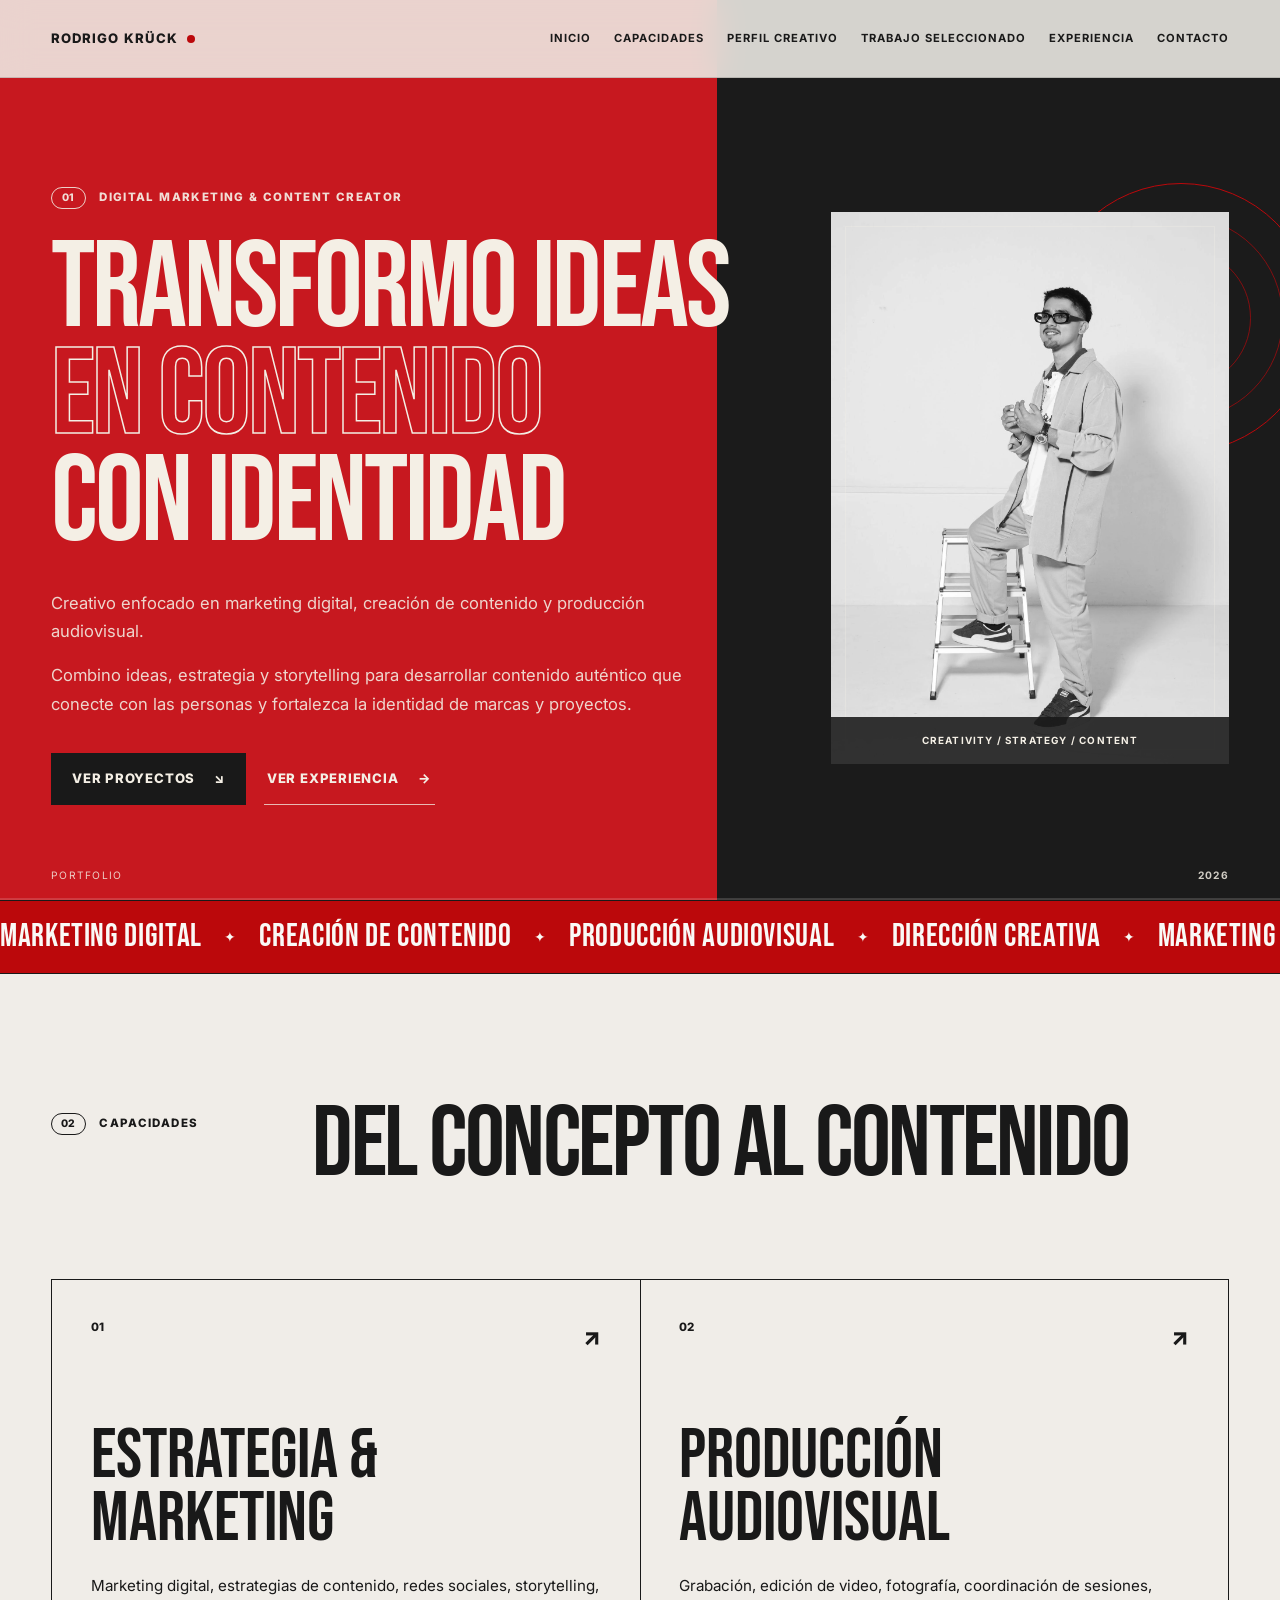
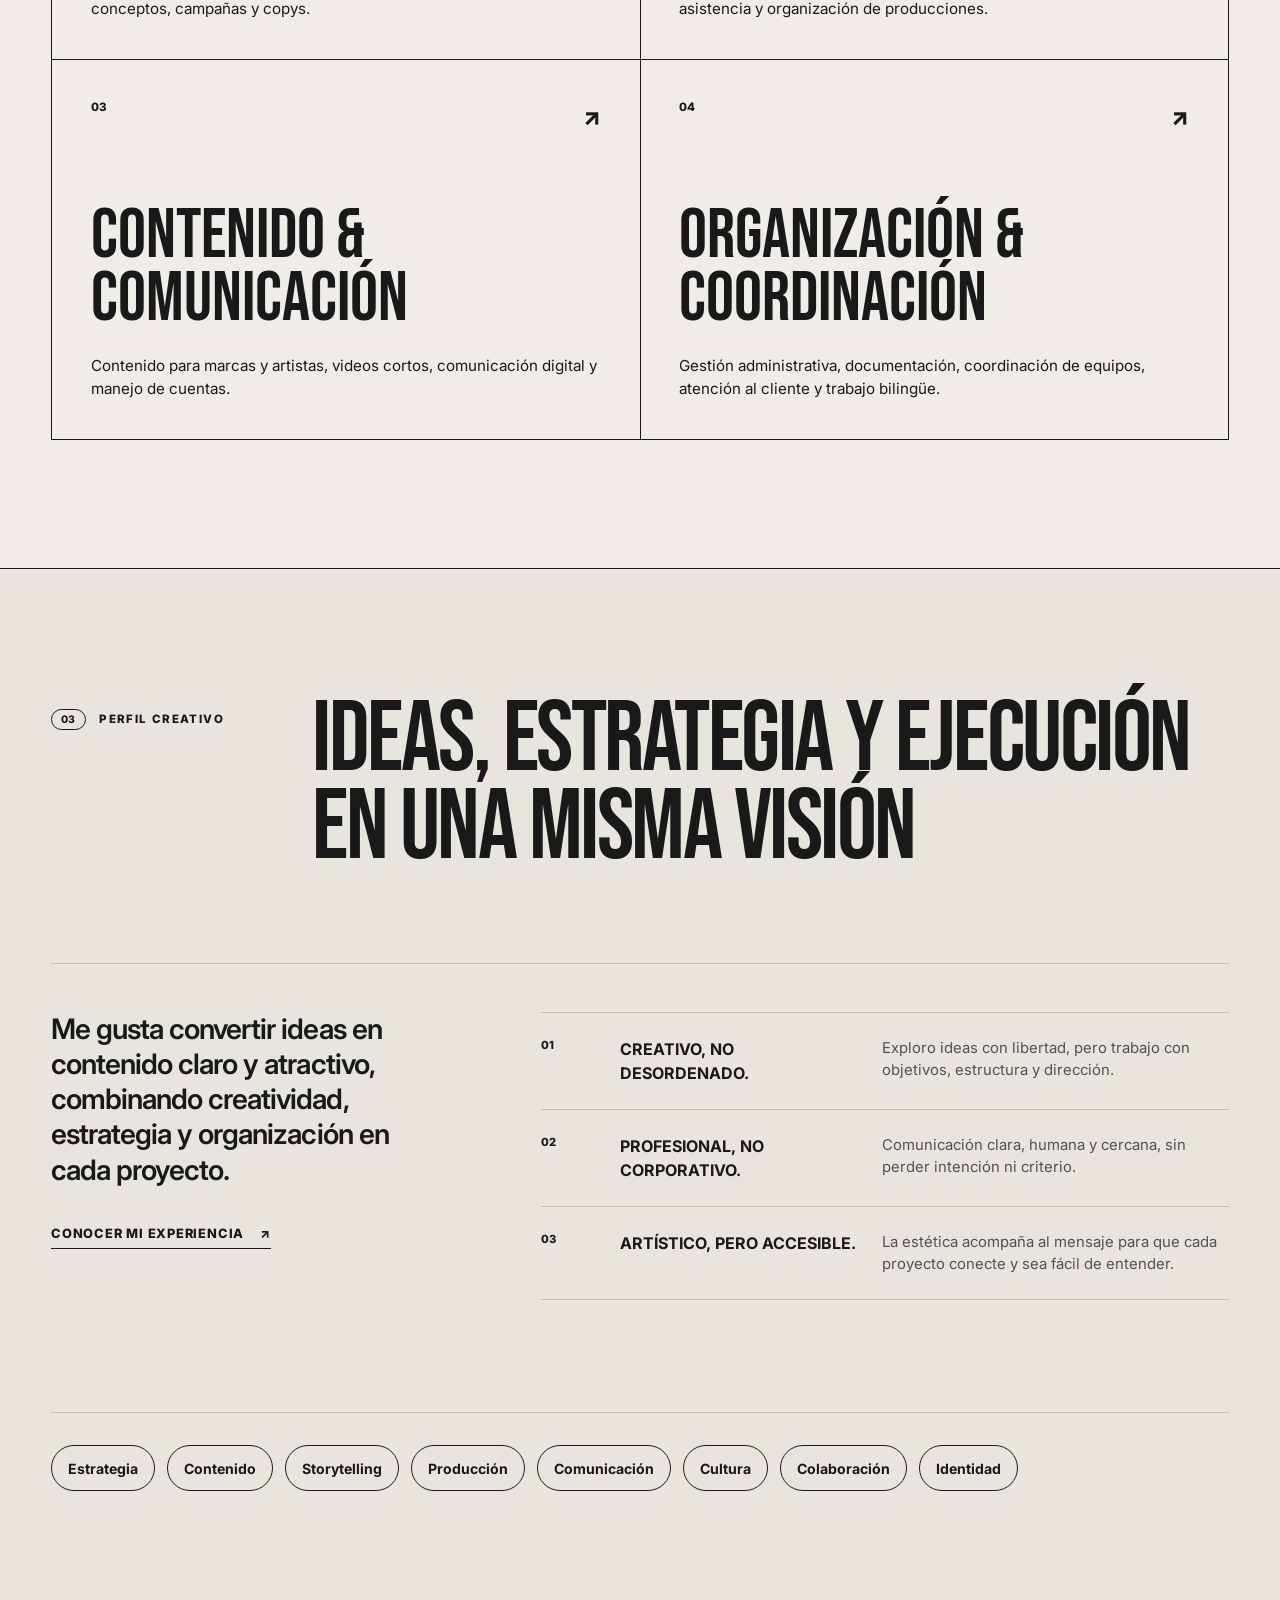
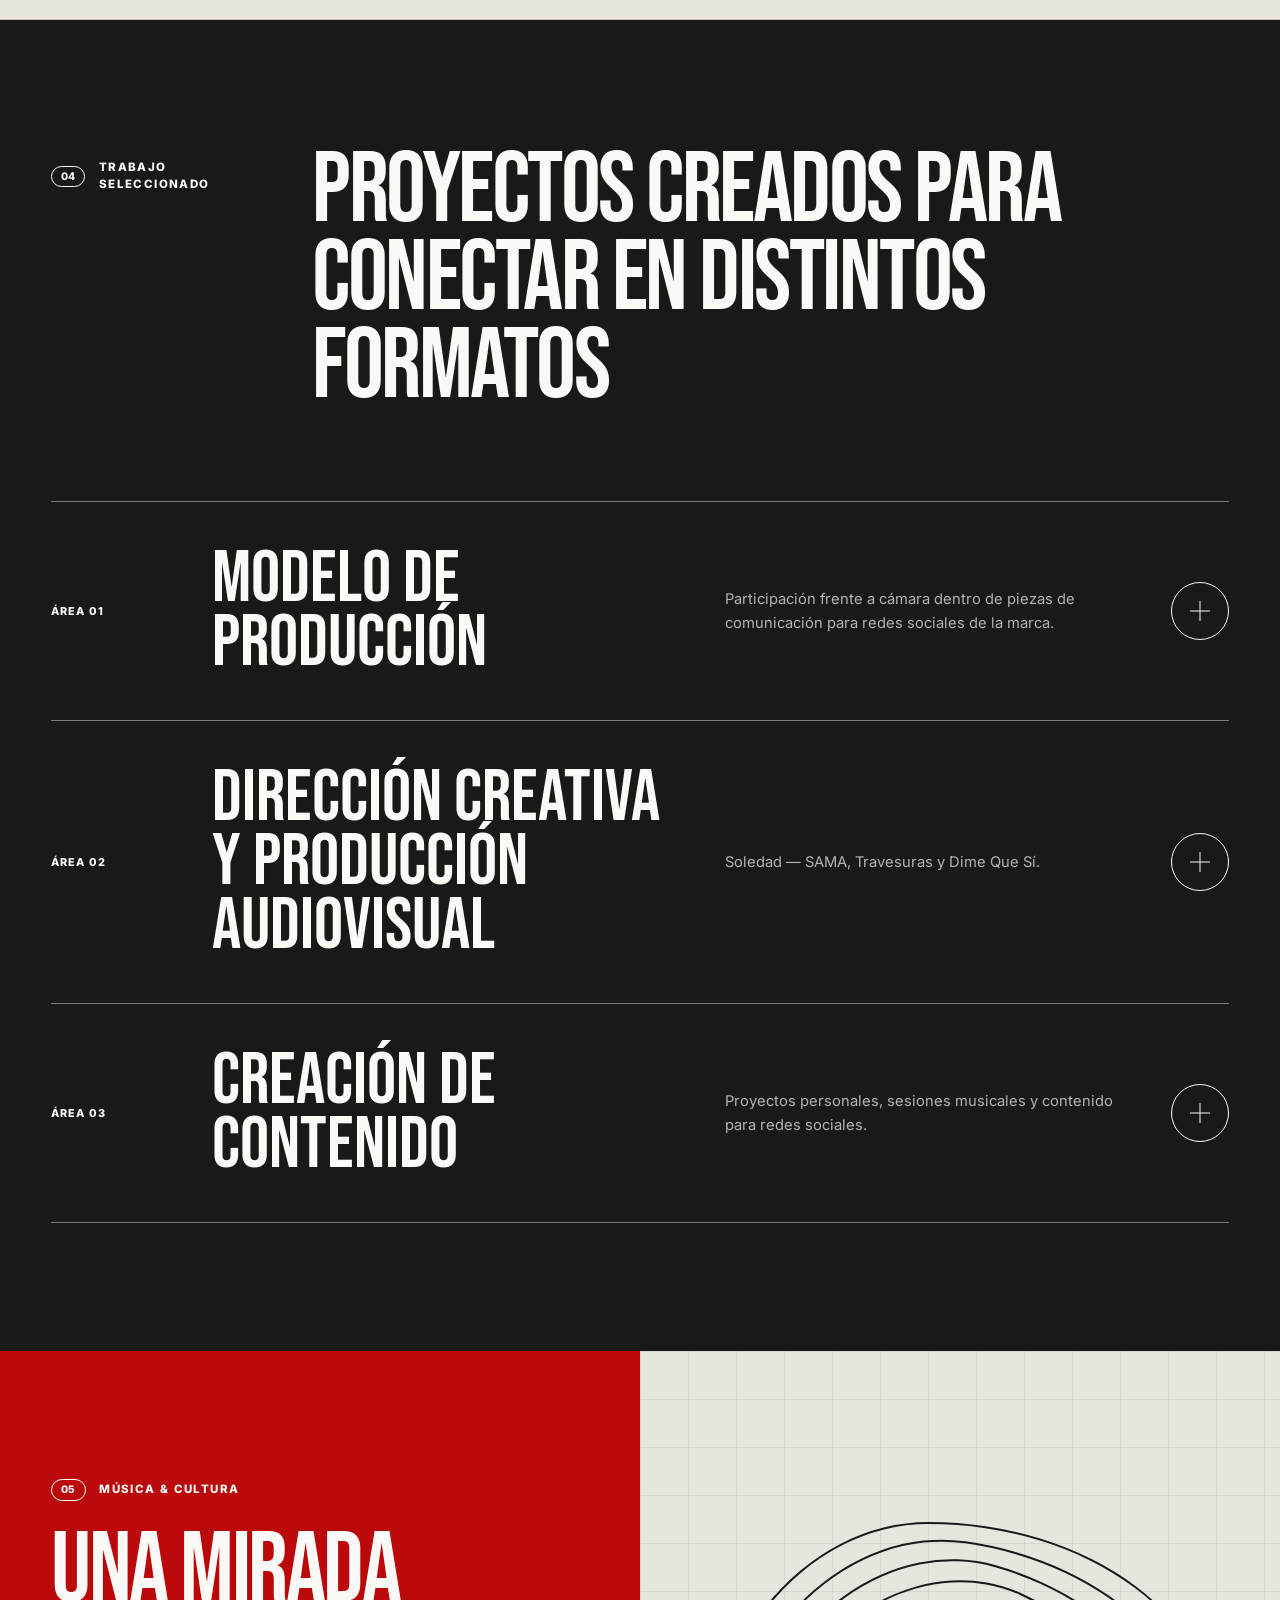
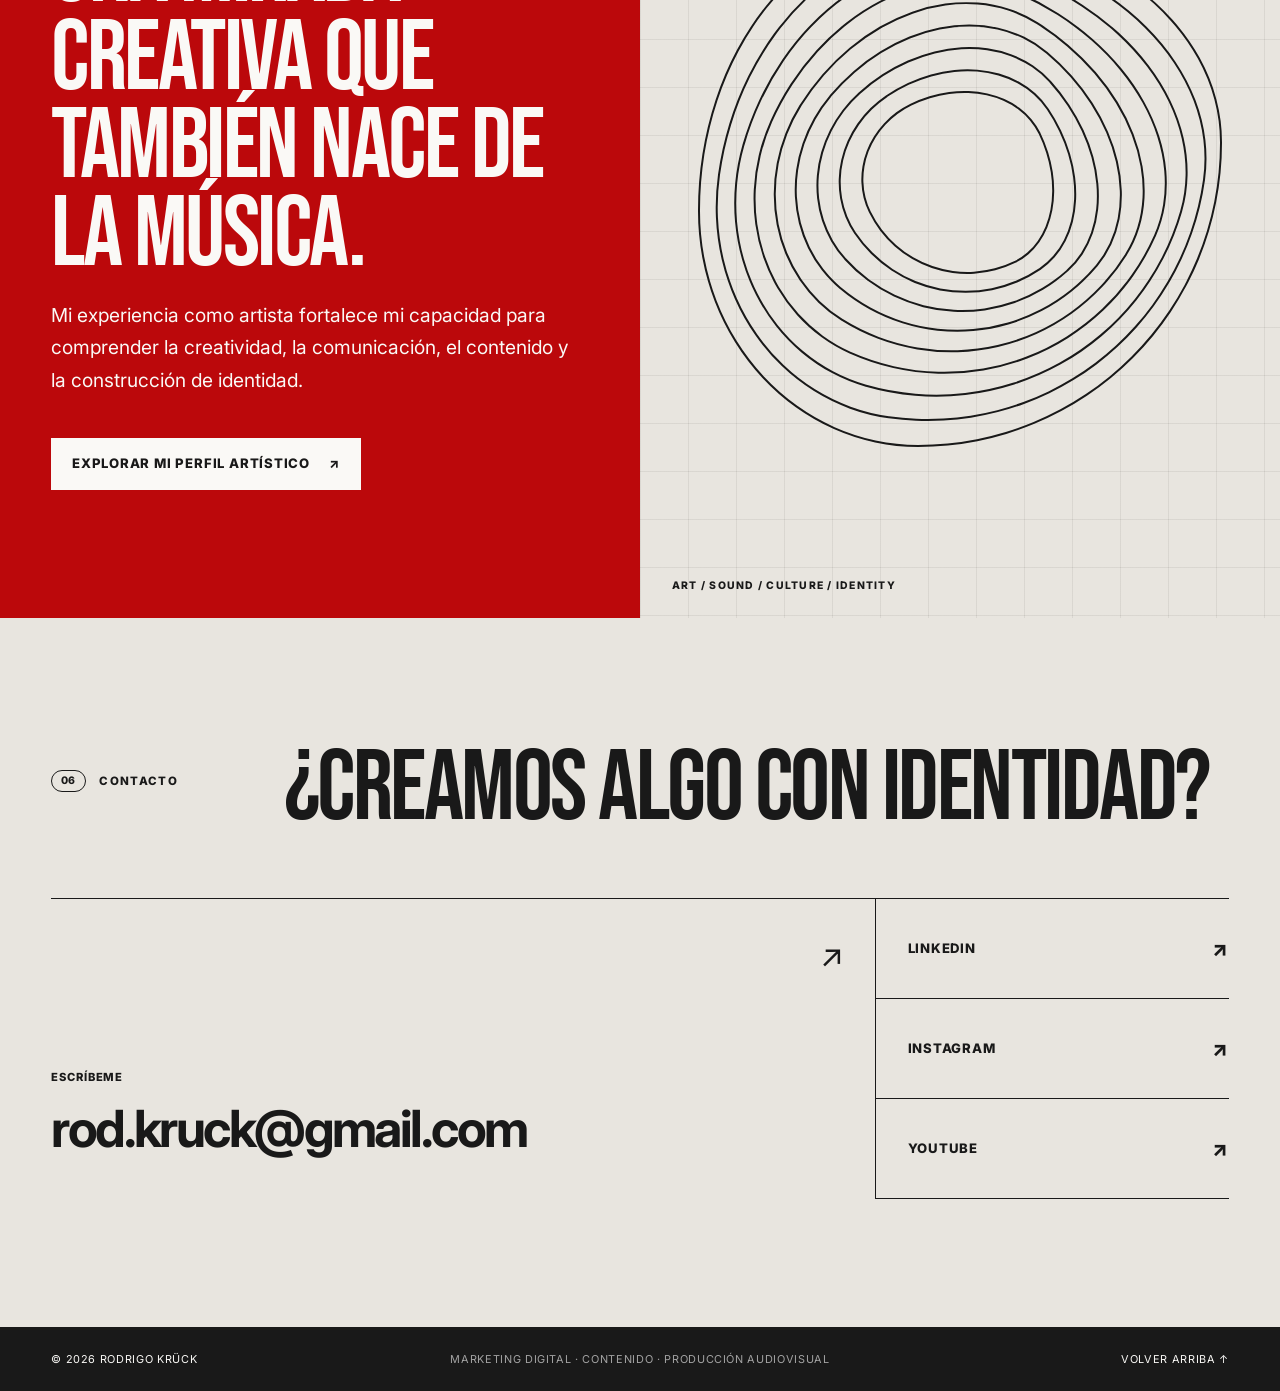
==== index.html @ 9f39242f "Add files via upload subir portafoliio web" ====
<!DOCTYPE html>

<html lang="es">
<head>
<meta charset="utf-8"/>
<meta content="width=device-width, initial-scale=1.0" name="viewport"/>
<meta content="Portafolio de Rodrigo Krück: marketing digital, creación de contenido, dirección creativa y producción audiovisual." name="description"/>
<meta content="#191919" name="theme-color"/>
<title>Rodrigo Krück — Digital Marketing &amp; Content Creator</title>
<link href="assets/favicon.svg" rel="icon" type="image/svg+xml"/>
<link href="https://fonts.googleapis.com" rel="preconnect"/>
<link crossorigin="" href="https://fonts.gstatic.com" rel="preconnect"/>
<link href="https://fonts.googleapis.com/css2?family=Bebas+Neue&amp;family=Inter:wght@400;500;600;700;800&amp;display=swap" rel="stylesheet"/>
<link href="styles.css" rel="stylesheet"/>
</head>
<body>
<a class="skip-link" href="#contenido">Saltar al contenido</a>
<header class="site-header" id="inicio">
<a aria-label="Ir al inicio" class="brand" href="#inicio">
<span>RODRIGO KRÜCK</span><i></i>
</a>
<button aria-controls="site-nav" aria-expanded="false" aria-label="Abrir menú" class="menu-button" type="button">
<span></span><span></span>
</button>
<nav aria-label="Navegación principal" class="site-nav" id="site-nav"><a href="#inicio">Inicio</a><a href="#capacidades">Capacidades</a><a href="#perfil">Perfil creativo</a><a href="#proyectos">Trabajo seleccionado</a><a href="experiencia.html">Experiencia</a><a href="#contacto">Contacto</a></nav>
</header>
<main id="contenido">
<section class="hero section-grid">
<div class="hero-copy reveal">
<p class="eyebrow"><span>01</span> Digital Marketing &amp; Content Creator</p>
<h1>
<span>Transformo ideas</span>
<span class="outline">en contenido</span>
<span>con identidad</span>
</h1>
<p class="hero-description"><span class="hero-description-line">Creativo enfocado en marketing digital, creación de contenido y producción audiovisual.</span><span class="hero-description-line">Combino ideas, estrategia y storytelling para desarrollar contenido auténtico que conecte con las personas y fortalezca la identidad de marcas y proyectos.</span></p>
<div class="hero-actions">
<a class="button button-primary" href="#proyectos">Ver proyectos <span>↘</span></a>
<a class="button button-text" href="experiencia.html">Ver experiencia <span>→</span></a>
</div>
</div>
<div class="hero-visual reveal">
<div class="photo-frame">
<img alt="Retrato de Rodrigo Krück" src="assets/rodrigo-profile.webp"/>
<span class="photo-label">CREATIVITY / STRATEGY / CONTENT</span>
</div>
<div aria-hidden="true" class="orbit-graphic">
<span></span><span></span><span></span><span></span>
</div>
</div>
<div aria-hidden="true" class="hero-index">
<span>PORTFOLIO</span>
<b>2026</b>
</div>
</section><div aria-hidden="true" class="marquee">
<div class="marquee-track">
<span>MARKETING DIGITAL</span><i>✦</i>
<span>CREACIÓN DE CONTENIDO</span><i>✦</i>
<span>PRODUCCIÓN AUDIOVISUAL</span><i>✦</i>
<span>DIRECCIÓN CREATIVA</span><i>✦</i>
<span>MARKETING DIGITAL</span><i>✦</i>
<span>CREACIÓN DE CONTENIDO</span><i>✦</i>
<span>PRODUCCIÓN AUDIOVISUAL</span><i>✦</i>
<span>DIRECCIÓN CREATIVA</span><i>✦</i>
</div>
</div><section class="capabilities section-pad" id="capacidades">
<div class="section-heading reveal">
<p class="eyebrow"><span>02</span> Capacidades</p>
<h2>Del concepto al contenido</h2>
</div>
<div class="capability-grid">
<article class="capability-card reveal">
<div class="card-top"><span>01</span><i>↗</i></div>
<h3>Estrategia &amp; marketing</h3>
<p>Marketing digital, estrategias de contenido, redes sociales, storytelling, conceptos, campañas y copys.</p>
</article>
<article class="capability-card reveal">
<div class="card-top"><span>02</span><i>↗</i></div>
<h3>Producción audiovisual</h3>
<p>Grabación, edición de video, fotografía, coordinación de sesiones, asistencia y organización de producciones.</p>
</article>
<article class="capability-card reveal">
<div class="card-top"><span>03</span><i>↗</i></div>
<h3>Contenido &amp; comunicación</h3>
<p>Contenido para marcas y artistas, videos cortos, comunicación digital y manejo de cuentas.</p>
</article>
<article class="capability-card reveal">
<div class="card-top"><span>04</span><i>↗</i></div>
<h3>Organización &amp; coordinación</h3>
<p>Gestión administrativa, documentación, coordinación de equipos, atención al cliente y trabajo bilingüe.</p>
</article>
</div>
</section><section class="profile section-pad" id="perfil">
<div class="section-heading reveal">
<p class="eyebrow"><span>03</span> Perfil creativo</p>
<h2>Ideas, estrategia y ejecución en una misma visión</h2>
</div>
<div class="profile-layout">
<div class="profile-statement reveal">
<p>Me gusta convertir ideas en contenido claro y atractivo, combinando creatividad, estrategia y organización en cada proyecto.</p>
<a class="inline-link" href="experiencia.html">Conocer mi experiencia <span>↗</span></a>
</div>
<div class="profile-principles reveal">
<article>
<span>01</span>
<h3>Creativo, no desordenado.</h3>
<p>Exploro ideas con libertad, pero trabajo con objetivos, estructura y dirección.</p>
</article>
<article>
<span>02</span>
<h3>Profesional, no corporativo.</h3>
<p>Comunicación clara, humana y cercana, sin perder intención ni criterio.</p>
</article>
<article>
<span>03</span>
<h3>Artístico, pero accesible.</h3>
<p>La estética acompaña al mensaje para que cada proyecto conecte y sea fácil de entender.</p>
</article>
</div>
</div>
<div aria-label="Palabras clave" class="keyword-cloud reveal">
<span>Estrategia</span>
<span>Contenido</span>
<span>Storytelling</span>
<span>Producción</span>
<span>Comunicación</span>
<span>Cultura</span>
<span>Colaboración</span>
<span>Identidad</span>
</div>
</section><section class="projects section-pad" id="proyectos">
<div class="section-heading section-heading-light reveal">
<p class="eyebrow"><span>04</span> Trabajo seleccionado</p>
<h2>Proyectos creados para conectar en distintos formatos</h2>
</div>
<div class="project-accordion-list"><details class="project-accordion" id="modelo-produccion"><summary class="project-accordion-button"><span class="project-accordion-copy"><span class="project-accordion-kicker">Área 01</span><strong class="project-accordion-title">Modelo de Producción</strong><span class="project-accordion-description">Participación frente a cámara dentro de piezas de comunicación para redes sociales de la marca.</span></span><span aria-hidden="true" class="project-accordion-icon"></span></summary><div class="project-accordion-panel"><div class="project-accordion-panel-inner"><article class="work-project">
<div class="work-project-head reveal">
<div>
<p class="project-number">PROYECTO / 001</p>
<p class="project-role">Modelo de producción</p>
</div>
<div>
<h3>NEQUI</h3>
<p class="work-project-description">
              Participación frente a cámara dentro de producciones pensadas para redes sociales.
            </p>
</div>
</div>
<div class="media-grid media-grid-three">
<a class="media-card reveal" href="https://www.instagram.com/p/DWM-flBlZ2O/" rel="noopener noreferrer" target="_blank">
<img alt="Portada de contenido para Nequi en una cafetería" loading="lazy" src="assets/nequi-01-cover-v4.webp"/>
<span>Pieza 01 · Instagram ↗</span>
</a>
<a class="media-card reveal" href="https://www.instagram.com/p/DT8WmnziQO3/" rel="noopener noreferrer" target="_blank">
<img alt="Portada de contenido para Nequi en un espacio interior" loading="lazy" src="assets/nequi-02-cover-v4.webp"/>
<span>Pieza 02 · Instagram ↗</span>
</a>
<a class="media-card reveal" href="https://www.instagram.com/p/DQClkzcDu2r/" rel="noopener noreferrer" target="_blank">
<img alt="Portada de contenido para Nequi en un mercado" loading="lazy" src="assets/nequi-03-cover-v4.webp"/>
<span>Pieza 03 · Instagram ↗</span>
</a>
</div>
</article><article class="work-project">
<div class="work-project-head reveal">
<div>
<p class="project-number">PROYECTO / 002</p>
<p class="project-role">Modelo de producción</p>
</div>
<div>
<h3>JETOUR</h3>
<p class="work-project-description">
              Participación frente a cámara dentro de piezas de comunicación para redes sociales de la marca.
            </p>
</div>
</div>
<div class="media-grid media-grid-three">
<a class="media-card reveal" href="https://www.instagram.com/p/DW1o5lagFX8/" rel="noopener noreferrer" target="_blank">
<img alt="Portada de contenido para Jetour frente a un vehículo" loading="lazy" src="assets/jetour-01-cover-v4.webp"/>
<span>Pieza 01 · Instagram ↗</span>
</a>
<a class="media-card reveal" href="https://www.instagram.com/p/DWwYa1MjcnP/" rel="noopener noreferrer" target="_blank">
<img alt="Portada de contenido para Jetour desde el interior del vehículo" loading="lazy" src="assets/jetour-02-cover-v4.webp"/>
<span>Pieza 02 · Instagram ↗</span>
</a>
<a class="media-card reveal" href="https://www.instagram.com/p/DXNIVsSCN5n/" rel="noopener noreferrer" target="_blank">
<img alt="Detalle de vehículo Jetour" loading="lazy" src="assets/jetour-03.webp"/>
<span>Pieza 03 · Instagram ↗</span>
</a>
</div>
</article></div></div></details><details class="project-accordion" id="direccion-produccion"><summary class="project-accordion-button"><span class="project-accordion-copy"><span class="project-accordion-kicker">Área 02</span><strong class="project-accordion-title">Dirección Creativa y Producción Audiovisual</strong><span class="project-accordion-description">Soledad — SAMA, Travesuras y Dime Que Sí.</span></span><span aria-hidden="true" class="project-accordion-icon"></span></summary><div class="project-accordion-panel"><div class="project-accordion-panel-inner"><article class="work-project">
<div class="work-project-head reveal">
<div>
<p class="project-number">PROYECTO / 003</p>
<p class="project-role">Dirección creativa</p>
</div>
<div>
<h3>SOLEDAD — SAMA</h3>
<p class="work-project-description">
              Dirección creativa para el lanzamiento del sencillo “Soledad”, integrando concepto,
              contenido audiovisual y sesión fotográfica.
            </p>
</div>
</div>
<div class="media-grid media-grid-three">
<a class="media-card reveal" href="https://www.instagram.com/p/DUqe2SujhdC/" rel="noopener noreferrer" target="_blank">
<img alt="Portada del lanzamiento del sencillo Soledad" loading="lazy" src="assets/soledad-01-cover-v4.webp"/>
<span>Pieza 01 · Instagram ↗</span>
</a>
<a class="media-card reveal" href="https://www.instagram.com/p/DWAj0lrFmwL/?img_index=1" rel="noopener noreferrer" target="_blank">
<img alt="Photoshoot para el sencillo Soledad" loading="lazy" src="assets/soledad-03.webp"/>
<span>Photoshoot · Instagram ↗</span>
</a>
<a class="media-card reveal" href="https://www.instagram.com/p/DW7baRuhvms/" rel="noopener noreferrer" target="_blank">
<img alt="Portada de la presentación musical del sencillo Soledad" loading="lazy" src="assets/soledad-03-cover-v4.webp"/>
<span>Pieza 03 · Instagram ↗</span>
</a>
</div>
</article><article class="work-project">
<div class="work-project-head reveal">
<div>
<p class="project-number">PROYECTO / 004</p>
<p class="project-role">Coordinación y dirección creativa</p>
</div>
<div>
<h3>TRAVESURAS</h3>
<p class="work-project-description">
              Coordinación y dirección creativa del lanzamiento, video oficial y sesión fotográfica
              del sencillo “Travesuras”.
            </p>
</div>
</div>
<div class="single-video-cover-wrap">
<a aria-label="Ver el video oficial de Travesuras en YouTube" class="media-card single-video-cover reveal" href="https://www.youtube.com/watch?v=nlf8rVLHIl0" rel="noopener noreferrer" target="_blank">
<img alt="Portada del video oficial Travesuras" loading="lazy" src="assets/travesuras-video-cover-v4.webp"/>
</a>
</div>
<div class="media-grid media-grid-three media-grid-spaced">
<a class="media-card reveal" href="https://www.instagram.com/p/DQVP78MkVNA/?img_index=1" rel="noopener noreferrer" target="_blank">
<img alt="Retrato de la sesión fotográfica de Travesuras" loading="lazy" src="assets/travesuras-01-v3.webp"/>
<span>Photoshoot 01 · Instagram ↗</span>
</a>
<a class="media-card reveal" href="https://www.instagram.com/p/DQVP78MkVNA/?img_index=1" rel="noopener noreferrer" target="_blank">
<img alt="Segundo retrato de la sesión fotográfica de Travesuras" loading="lazy" src="assets/travesuras-02-v3.webp"/>
<span>Photoshoot 02 · Instagram ↗</span>
</a>
<a class="media-card reveal" href="https://www.instagram.com/p/DQVP78MkVNA/?img_index=1" rel="noopener noreferrer" target="_blank">
<img alt="Retrato de cuerpo completo de la sesión Travesuras" loading="lazy" src="assets/travesuras-03-v3.webp"/>
<span>Photoshoot 03 · Instagram ↗</span>
</a>
</div>
</article><article class="work-project">
<div class="work-project-head reveal">
<div>
<p class="project-number">PROYECTO / 005</p>
<p class="project-role">Dirección creativa, coordinación y producción de video</p>
</div>
<div>
<h3>DIME QUE SÍ</h3>
<p class="work-project-description">
              Desarrollo creativo y coordinación de la producción audiovisual para el sencillo “Dime Que Sí”.
            </p>
</div>
</div>
<div class="stacked-video-covers">
<a class="media-card stacked-video-cover reveal" href="https://www.youtube.com/watch?v=4uYKEJ85nts&amp;list=RD4uYKEJ85nts&amp;start_radio=1" rel="noopener noreferrer" target="_blank">
<img alt="Portada del video oficial Dime Que Sí" loading="lazy" src="assets/dime-que-si-video-cover-v4.webp"/>
<span><b class="play-mark">▶</b> Video oficial · YouTube ↗</span>
</a>
<a class="media-card stacked-video-cover reveal" href="https://www.instagram.com/p/DW7f1ibkkGb/" rel="noopener noreferrer" target="_blank">
<img alt="Portada del Making Of de Dime Que Sí" loading="lazy" src="assets/dime-que-si-making-of-cover-v4.webp"/>
<span>Making Of · Instagram ↗</span>
</a>
</div>
</article></div></div></details><details class="project-accordion" id="creacion-contenido"><summary class="project-accordion-button"><span class="project-accordion-copy"><span class="project-accordion-kicker">Área 03</span><strong class="project-accordion-title">Creación de Contenido</strong><span class="project-accordion-description">Proyectos personales, sesiones musicales y contenido para redes sociales.</span></span><span aria-hidden="true" class="project-accordion-icon"></span></summary><div class="project-accordion-panel"><div class="project-accordion-panel-inner"><article class="work-project work-project-last">
<div class="work-project-head reveal">
<div>
<p class="project-number">PROYECTO / 006</p>
<p class="project-role">Creación de contenido</p>
</div>
<div>
<h3>CONTENIDO PERSONAL</h3>
<p class="work-project-description">
              Exploración de formatos cotidianos, musicales y visuales para construir una comunicación
              auténtica alrededor de mi identidad artística.
            </p>
</div>
</div>
<div class="personal-content-grid">
<a class="media-card reveal" href="https://www.instagram.com/p/DUUDordgQZB/" rel="noopener noreferrer" target="_blank">
<img alt="Portada de contenido personal Esta es la buena" loading="lazy" src="assets/personal-content-cover-01-v3.webp"/>
<span>Pieza 01 · Instagram ↗</span>
</a>
<a class="media-card media-card-landscape reveal" href="https://www.instagram.com/p/DUo0eP9AYV4/" rel="noopener noreferrer" target="_blank">
<img alt="Portada de No Effects Covers, Beranito sin ti" loading="lazy" src="assets/personal-content-cover-02-v3.webp"/>
<span>Pieza 02 · Instagram ↗</span>
</a>
<a class="media-card reveal" href="https://www.instagram.com/p/DVPY53uFt9T/" rel="noopener noreferrer" target="_blank">
<img alt="Portada de Session número tres" loading="lazy" src="assets/personal-content-cover-03-v3.webp"/>
<span>Pieza 03 · Instagram ↗</span>
</a>
</div>
<div class="media-grid media-grid-three media-grid-spaced">
<a class="media-card reveal" href="https://www.instagram.com/p/DUHXw9qjJOc/?img_index=1" rel="noopener noreferrer" target="_blank">
<img alt="Retrato de photoshoot personal" loading="lazy" src="assets/personal-photoshoot-01-v3.webp"/>
<span>Photoshoot 01 · Instagram ↗</span>
</a>
<a class="media-card reveal" href="https://www.instagram.com/p/DUHXw9qjJOc/?img_index=1" rel="noopener noreferrer" target="_blank">
<img alt="Retrato con lentes de photoshoot personal" loading="lazy" src="assets/personal-photoshoot-02-v3.webp"/>
<span>Photoshoot 02 · Instagram ↗</span>
</a>
<a class="media-card reveal" href="https://www.instagram.com/p/DUHXw9qjJOc/?img_index=1" rel="noopener noreferrer" target="_blank">
<img alt="Retrato de cuerpo completo de photoshoot personal" loading="lazy" src="assets/personal-photoshoot-03-v3.webp"/>
<span>Photoshoot 03 · Instagram ↗</span>
</a>
</div>
</article></div></div></details></div></section><section class="music-section" id="musica">
<div class="music-copy section-pad reveal">
<p class="eyebrow"><span>05</span> Música &amp; cultura</p>
<h2>Una mirada creativa que también nace de la música.</h2>
<p>
          Mi experiencia como artista fortalece mi capacidad para comprender la creatividad,
          la comunicación, el contenido y la construcción de identidad.
        </p>
<a aria-label="Explorar el perfil artístico de Rodrigo Krück en Instagram" class="button button-light" href="https://www.instagram.com/rodri.kruck/" rel="noopener noreferrer" target="_blank">
          Explorar mi perfil artístico <span>↗</span>
</a>
</div>
<div aria-hidden="true" class="wave-panel">
<div class="wave-lines">
<span></span><span></span><span></span><span></span><span></span>
<span></span><span></span><span></span><span></span>
</div>
<p>ART / SOUND / CULTURE / IDENTITY</p>
</div>
</section><section class="contact section-pad" id="contacto">
<div class="contact-top reveal">
<p class="eyebrow"><span>06</span> Contacto</p>
<h2>¿Creamos algo con identidad?</h2>
</div>
<div class="contact-grid">
<a class="contact-email reveal" href="mailto:rod.kruck@gmail.com">
<span>Escríbeme</span>
<strong>rod.kruck@gmail.com</strong>
<i>↗</i>
</a>
<div class="social-links reveal">
<a href="https://www.linkedin.com/in/rodrigo-kr%C3%BCck-1907473b5/" rel="noopener noreferrer" target="_blank">
<span>LinkedIn</span><i>↗</i>
</a>
<a href="https://www.instagram.com/rodri.kruck/" rel="noopener noreferrer" target="_blank">
<span>Instagram</span><i>↗</i>
</a>
<a href="https://www.youtube.com/@RodriKr%C3%BCck" rel="noopener noreferrer" target="_blank">
<span>YouTube</span><i>↗</i>
</a>
</div>
</div>
</section></main>
<footer class="site-footer">
<p>© <span id="year"></span> Rodrigo Krück</p>
<p>Marketing digital · Contenido · Producción audiovisual</p>
<a href="#inicio">Volver arriba ↑</a>
</footer>
<script src="script.js"></script>
</body>
</html>
---- styles.css ----
/* Rodrigo Krück — Portfolio
   Visual direction derived from the user's moodboard:
   editorial composition, expressive typography, high contrast and restrained red accents. */

:root {
  --red: #BB080B;
  --cararra: #F0EDE8;
  --chalk: #E8E5DF;
  --slate: #C9C5BE;
  --black: #191919;
  --white: #FAF9F6;
  --line: rgba(25, 25, 25, 0.18);
  --headline: "Bebas Neue", "Arial Narrow", Impact, sans-serif;
  --body: "Inter", "Helvetica Neue", Arial, sans-serif;
  --pad: clamp(1.25rem, 4vw, 4.5rem);
}

* {
  box-sizing: border-box;
}

html {
  scroll-behavior: smooth;
  overflow-x: clip;
}

body {
  margin: 0;
  background: var(--cararra);
  color: var(--black);
  font-family: var(--body);
  line-height: 1.5;
  overflow-x: clip;
}

body.menu-open {
  overflow: hidden;
}

a {
  color: inherit;
  text-decoration: none;
}

img {
  max-width: 100%;
  display: block;
}

button,
a {
  -webkit-tap-highlight-color: transparent;
}

::selection {
  background: var(--red);
  color: var(--white);
}

.skip-link {
  position: fixed;
  left: 1rem;
  top: -5rem;
  z-index: 999;
  background: var(--black);
  color: var(--white);
  padding: 0.8rem 1rem;
}

.skip-link:focus {
  top: 1rem;
}

.site-header {
  position: fixed;
  inset: 0 0 auto 0;
  z-index: 100;
  height: 78px;
  padding: 0 var(--pad);
  display: flex;
  align-items: center;
  justify-content: space-between;
  border-bottom: 1px solid rgba(25, 25, 25, 0.16);
  background: rgba(240, 237, 232, 0.88);
  backdrop-filter: blur(16px);
  transition: transform 0.35s ease, background 0.3s ease;
}

.site-header.is-hidden {
  transform: translateY(-100%);
}

.brand {
  display: inline-flex;
  align-items: center;
  gap: 0.55rem;
  font-weight: 800;
  font-size: 0.82rem;
  letter-spacing: 0.08em;
}

.brand i {
  width: 8px;
  height: 8px;
  background: var(--red);
  border-radius: 50%;
}

.site-nav {
  display: flex;
  align-items: center;
  gap: clamp(1.2rem, 3vw, 3rem);
  font-size: 0.78rem;
  text-transform: uppercase;
  letter-spacing: 0.08em;
  font-weight: 700;
}

.site-nav a {
  position: relative;
}

.site-nav a::after {
  content: "";
  position: absolute;
  left: 0;
  bottom: -6px;
  width: 100%;
  height: 2px;
  background: var(--red);
  transform: scaleX(0);
  transform-origin: right;
  transition: transform 0.25s ease;
}

.site-nav a:hover::after,
.site-nav a:focus-visible::after {
  transform: scaleX(1);
  transform-origin: left;
}

.menu-button {
  display: none;
  width: 44px;
  height: 44px;
  border: 0;
  background: transparent;
  padding: 0;
  cursor: pointer;
}

.menu-button span {
  display: block;
  width: 26px;
  height: 2px;
  background: var(--black);
  margin: 6px auto;
  transition: transform 0.25s ease;
}

.section-grid {
  padding-inline: var(--pad);
}

.hero {
  position: relative;
  min-height: 100svh;
  padding-top: 125px;
  padding-bottom: 3rem;
  display: grid;
  grid-template-columns: minmax(0, 1.15fr) minmax(320px, 0.65fr);
  gap: clamp(2.5rem, 6vw, 7rem);
  align-items: center;
  border-bottom: 1px solid var(--line);
  overflow: hidden;
}

.hero::before {
  content: "";
  position: absolute;
  inset: auto 0 0;
  height: 1px;
  background: var(--line);
}

.eyebrow {
  margin: 0 0 1.7rem;
  display: flex;
  align-items: center;
  gap: 0.85rem;
  font-size: 0.72rem;
  font-weight: 800;
  letter-spacing: 0.12em;
  text-transform: uppercase;
}

.eyebrow span {
  display: inline-grid;
  place-items: center;
  width: 2.15rem;
  height: 1.35rem;
  border: 1px solid currentColor;
  border-radius: 999px;
  letter-spacing: 0;
  font-size: 0.65rem;
}

.hero h1,
.section-heading h2,
.music-copy h2,
.contact-top h2 {
  font-family: var(--headline);
  font-weight: 400;
  letter-spacing: -0.025em;
  line-height: 0.88;
  text-transform: uppercase;
}

.hero h1 {
  margin: 0;
  max-width: 950px;
  font-size: clamp(4.8rem, 9.5vw, 10.5rem);
}

.hero h1 span {
  display: block;
}

.hero h1 .outline {
  color: transparent;
  -webkit-text-stroke: 1.5px var(--black);
}

.hero-description {
  max-width: 680px;
  margin: 2rem 0 0;
  font-size: clamp(1rem, 1.3vw, 1.22rem);
  line-height: 1.7;
}

.hero-actions {
  margin-top: 2.2rem;
  display: flex;
  align-items: center;
  gap: 1.1rem;
  flex-wrap: wrap;
}

.button {
  min-height: 52px;
  display: inline-flex;
  align-items: center;
  justify-content: center;
  gap: 1.2rem;
  padding: 0 1.3rem;
  font-size: 0.82rem;
  font-weight: 800;
  text-transform: uppercase;
  letter-spacing: 0.06em;
  transition: transform 0.25s ease, background 0.25s ease, color 0.25s ease;
}

.button:hover,
.button:focus-visible {
  transform: translateY(-3px);
}

.button-primary {
  background: var(--red);
  color: var(--white);
}

.button-text {
  border-bottom: 1px solid var(--black);
  padding-inline: 0.2rem;
}

.hero-visual {
  position: relative;
  align-self: stretch;
  min-height: 620px;
  display: flex;
  align-items: center;
  justify-content: center;
}

.photo-frame {
  position: relative;
  z-index: 2;
  width: min(100%, 500px);
  aspect-ratio: 0.72;
  background: var(--slate);
  overflow: hidden;
}

.photo-frame::before {
  content: "";
  position: absolute;
  inset: 14px;
  z-index: 2;
  border: 1px solid rgba(240, 237, 232, 0.8);
  pointer-events: none;
}

.photo-frame img {
  width: 100%;
  height: 100%;
  object-fit: cover;
  object-position: center;
  filter: grayscale(1);
  transition: transform 0.8s cubic-bezier(.2,.7,.2,1);
}

.photo-frame:hover img {
  transform: scale(1.035);
}

.photo-label {
  position: absolute;
  z-index: 3;
  inset: auto 0 0 0;
  padding: 1rem 1.2rem;
  background: var(--black);
  color: var(--white);
  font-size: 0.62rem;
  font-weight: 700;
  letter-spacing: 0.12em;
  text-align: center;
}

.orbit-graphic {
  position: absolute;
  right: -22%;
  top: 8%;
  width: 68%;
  aspect-ratio: 1;
  border-radius: 50%;
  border: 1px solid var(--red);
  animation: orbit 14s linear infinite;
}

.orbit-graphic span {
  position: absolute;
  inset: 12%;
  border-radius: 50%;
  border: 1px solid rgba(187, 8, 11, 0.65);
}

.orbit-graphic span:nth-child(2) { inset: 24%; }
.orbit-graphic span:nth-child(3) { inset: 36%; }
.orbit-graphic span:nth-child(4) {
  inset: 48%;
  background: var(--red);
  border: 0;
}

.availability {
  position: absolute;
  z-index: 4;
  left: -2.5rem;
  bottom: 6%;
  display: flex;
  align-items: center;
  gap: 0.75rem;
  padding: 0.9rem 1rem;
  background: var(--white);
  border: 1px solid var(--black);
  font-size: 0.7rem;
  font-weight: 700;
  text-transform: uppercase;
  letter-spacing: 0.05em;
}

.status-dot {
  width: 9px;
  height: 9px;
  border-radius: 50%;
  background: var(--red);
  box-shadow: 0 0 0 5px rgba(187, 8, 11, 0.12);
}

.hero-index {
  position: absolute;
  left: var(--pad);
  bottom: 1rem;
  right: var(--pad);
  display: flex;
  justify-content: space-between;
  font-size: 0.64rem;
  letter-spacing: 0.12em;
}

.marquee {
  overflow: hidden;
  background: var(--red);
  color: var(--white);
  border-block: 1px solid var(--black);
}

.marquee-track {
  width: max-content;
  display: flex;
  align-items: center;
  gap: 1.4rem;
  padding: 0.75rem 0;
  animation: marquee 28s linear infinite;
  font-family: var(--headline);
  font-size: clamp(1.7rem, 2.5vw, 2.7rem);
  letter-spacing: 0.02em;
}

.marquee-track i {
  font-family: var(--body);
  font-style: normal;
  font-size: 0.9rem;
}

.section-pad {
  padding: clamp(5.5rem, 10vw, 10rem) var(--pad);
}

.section-heading {
  display: grid;
  grid-template-columns: 0.4fr 1.6fr;
  gap: 2rem;
  align-items: start;
  margin-bottom: clamp(3rem, 7vw, 7rem);
}

.section-heading .eyebrow {
  margin-top: 0.7rem;
}

.section-heading h2,
.music-copy h2,
.contact-top h2 {
  margin: 0;
  max-width: 1000px;
  font-size: clamp(4rem, 7.8vw, 8.5rem);
}

.profile {
  background: var(--chalk);
}

.profile-layout {
  display: grid;
  grid-template-columns: 0.72fr 1.28fr;
  gap: clamp(3rem, 8vw, 9rem);
  border-top: 1px solid var(--line);
  padding-top: 3rem;
}

.profile-statement > p {
  margin: 0 0 2rem;
  max-width: 500px;
  font-size: clamp(1.4rem, 2.2vw, 2.25rem);
  line-height: 1.25;
  font-weight: 600;
  letter-spacing: -0.035em;
}

.inline-link {
  display: inline-flex;
  align-items: center;
  gap: 1rem;
  border-bottom: 1px solid currentColor;
  padding-bottom: 0.3rem;
  font-size: 0.8rem;
  font-weight: 800;
  text-transform: uppercase;
  letter-spacing: 0.06em;
}

.profile-principles {
  display: grid;
  gap: 0;
}

.profile-principles article {
  display: grid;
  grid-template-columns: 60px minmax(180px, 0.7fr) 1fr;
  gap: 1.2rem;
  padding: 1.5rem 0;
  border-bottom: 1px solid var(--line);
}

.profile-principles article:first-child {
  border-top: 1px solid var(--line);
}

.profile-principles span {
  font-size: 0.7rem;
  font-weight: 800;
}

.profile-principles h3,
.profile-principles p {
  margin: 0;
}

.profile-principles h3 {
  font-size: 1rem;
  text-transform: uppercase;
}

.profile-principles p {
  color: rgba(25,25,25,0.72);
  font-size: 0.93rem;
}

.keyword-cloud {
  margin-top: 7rem;
  padding-top: 2rem;
  border-top: 1px solid var(--line);
  display: flex;
  flex-wrap: wrap;
  gap: 0.75rem;
}

.keyword-cloud span {
  border: 1px solid var(--black);
  border-radius: 999px;
  padding: 0.7rem 1rem;
  font-size: clamp(0.8rem, 1.1vw, 1rem);
  font-weight: 700;
  transition: background 0.25s ease, color 0.25s ease, transform 0.25s ease;
}

.keyword-cloud span:hover {
  background: var(--black);
  color: var(--white);
  transform: translateY(-3px);
}

.projects {
  background: var(--black);
  color: var(--white);
}

.section-heading-light .eyebrow span {
  border-color: var(--white);
}

.featured-project {
  display: grid;
  grid-template-columns: minmax(250px, 0.55fr) minmax(0, 1.45fr);
  gap: clamp(2.5rem, 6vw, 7rem);
  align-items: start;
}

.project-intro {
  position: sticky;
  top: 120px;
}

.project-number {
  margin: 0 0 1.2rem;
  color: var(--red);
  font-size: 0.72rem;
  font-weight: 800;
  letter-spacing: 0.1em;
}

.project-intro h3 {
  margin: 0;
  font-family: var(--headline);
  font-size: clamp(5rem, 10vw, 10rem);
  font-weight: 400;
  line-height: 0.85;
}

.project-intro > p:not(.project-number) {
  max-width: 430px;
  margin: 1.7rem 0;
  color: rgba(255,255,255,0.72);
}

.project-meta {
  display: flex;
  flex-wrap: wrap;
  gap: 0.55rem;
}

.project-meta span {
  border: 1px solid rgba(255,255,255,0.3);
  border-radius: 999px;
  padding: 0.45rem 0.75rem;
  font-size: 0.67rem;
  text-transform: uppercase;
  letter-spacing: 0.06em;
}

.project-gallery {
  display: grid;
  grid-template-columns: repeat(3, 1fr);
  gap: 1rem;
  align-items: start;
}

.project-card {
  position: relative;
  overflow: hidden;
  background: #292929;
  aspect-ratio: 0.56;
}

.project-card-offset {
  margin-top: 5rem;
}

.project-card img {
  width: 100%;
  height: 100%;
  object-fit: cover;
  transition: transform 0.7s cubic-bezier(.2,.7,.2,1), filter 0.4s ease;
}

.project-card-overlay {
  position: absolute;
  inset: auto 0 0;
  padding: 1rem;
  display: flex;
  justify-content: space-between;
  gap: 0.7rem;
  background: linear-gradient(transparent, rgba(0,0,0,0.92));
  font-size: 0.7rem;
  transform: translateY(18%);
  opacity: 0.8;
  transition: transform 0.3s ease, opacity 0.3s ease;
}

.project-card-overlay b {
  text-align: right;
}

.project-card:hover img {
  transform: scale(1.055);
  filter: saturate(0.55);
}

.project-card:hover .project-card-overlay {
  transform: translateY(0);
  opacity: 1;
}

.capabilities {
  background: var(--cararra);
}

.capability-grid {
  display: grid;
  grid-template-columns: repeat(2, 1fr);
  border-top: 1px solid var(--black);
  border-left: 1px solid var(--black);
}

.capability-card {
  min-height: 380px;
  padding: clamp(1.5rem, 3vw, 3rem);
  display: flex;
  flex-direction: column;
  justify-content: space-between;
  border-right: 1px solid var(--black);
  border-bottom: 1px solid var(--black);
  transition: background 0.3s ease, color 0.3s ease;
}

.capability-card:hover {
  background: var(--red);
  color: var(--white);
}

.card-top {
  display: flex;
  justify-content: space-between;
  font-size: 0.72rem;
  font-weight: 800;
}

.card-top i {
  font-style: normal;
  font-size: 1.5rem;
}

.capability-card h3 {
  margin: auto 0 1.5rem;
  max-width: 500px;
  font-family: var(--headline);
  font-weight: 400;
  font-size: clamp(3.4rem, 5.5vw, 6.5rem);
  line-height: 0.9;
  text-transform: uppercase;
}

.capability-card p {
  max-width: 520px;
  margin: 0;
  font-size: 0.95rem;
}

.music-section {
  min-height: 760px;
  display: grid;
  grid-template-columns: 1fr 1fr;
  background: var(--red);
  color: var(--white);
  overflow: hidden;
}

.music-copy {
  display: flex;
  flex-direction: column;
  align-items: flex-start;
  justify-content: center;
}

.music-copy h2 {
  max-width: 760px;
}

.music-copy > p:not(.eyebrow) {
  max-width: 620px;
  font-size: clamp(1rem, 1.5vw, 1.2rem);
  line-height: 1.7;
}

.button-light {
  margin-top: 1.4rem;
  background: var(--white);
  color: var(--black);
}

.wave-panel {
  position: relative;
  min-height: 760px;
  display: grid;
  place-items: center;
  background: var(--chalk);
  color: var(--black);
  overflow: hidden;
}

.wave-panel::before {
  content: "";
  position: absolute;
  inset: 0;
  background:
    linear-gradient(rgba(25,25,25,0.07) 1px, transparent 1px),
    linear-gradient(90deg, rgba(25,25,25,0.07) 1px, transparent 1px);
  background-size: 48px 48px;
}

.wave-lines {
  position: relative;
  width: 82%;
  aspect-ratio: 1;
}

.wave-lines span {
  position: absolute;
  inset: calc(var(--i, 0) * 4%);
  border: 2px solid var(--black);
  border-radius: 44% 56% 58% 42% / 55% 42% 58% 45%;
  transform: rotate(calc(var(--i, 0) * 8deg));
  animation: wave 7s ease-in-out infinite alternate;
}

.wave-lines span:nth-child(1) { --i: 0; }
.wave-lines span:nth-child(2) { --i: 1; }
.wave-lines span:nth-child(3) { --i: 2; }
.wave-lines span:nth-child(4) { --i: 3; }
.wave-lines span:nth-child(5) { --i: 4; }
.wave-lines span:nth-child(6) { --i: 5; }
.wave-lines span:nth-child(7) { --i: 6; }
.wave-lines span:nth-child(8) { --i: 7; }
.wave-lines span:nth-child(9) { --i: 8; }

.wave-panel p {
  position: absolute;
  left: 2rem;
  bottom: 1.5rem;
  margin: 0;
  font-size: 0.65rem;
  font-weight: 800;
  letter-spacing: 0.12em;
}

.contact {
  background: var(--chalk);
}

.contact-top {
  display: grid;
  grid-template-columns: 0.35fr 1.65fr;
  gap: 2rem;
  margin-bottom: 4rem;
}

.contact-top .eyebrow {
  margin-top: 0.6rem;
}

.contact-grid {
  border-top: 1px solid var(--black);
  display: grid;
  grid-template-columns: 1.4fr 0.6fr;
}

.contact-email {
  position: relative;
  min-height: 300px;
  padding: 2rem 2rem 2rem 0;
  display: flex;
  flex-direction: column;
  justify-content: flex-end;
  border-right: 1px solid var(--black);
  overflow: hidden;
}

.contact-email::before {
  content: "";
  position: absolute;
  inset: 0;
  background: var(--red);
  transform: translateY(101%);
  transition: transform 0.4s cubic-bezier(.2,.7,.2,1);
}

.contact-email:hover::before {
  transform: translateY(0);
}

.contact-email > * {
  position: relative;
  z-index: 1;
}

.contact-email span {
  font-size: 0.7rem;
  text-transform: uppercase;
  letter-spacing: 0.08em;
  font-weight: 800;
}

.contact-email strong {
  margin-top: 0.3rem;
  font-size: clamp(1.5rem, 4vw, 4.2rem);
  letter-spacing: -0.05em;
  overflow-wrap: anywhere;
}

.contact-email i {
  position: absolute;
  top: 2rem;
  right: 2rem;
  font-style: normal;
  font-size: 2rem;
}

.contact-email:hover {
  color: var(--white);
}

.social-links {
  display: grid;
}

.social-links a {
  min-height: 100px;
  padding: 1.2rem 0 1.2rem 2rem;
  display: flex;
  align-items: center;
  justify-content: space-between;
  border-bottom: 1px solid var(--black);
  font-size: 0.82rem;
  font-weight: 800;
  text-transform: uppercase;
  letter-spacing: 0.06em;
  transition: padding 0.25s ease, background 0.25s ease, color 0.25s ease;
}

.social-links a:hover {
  padding-left: 2.6rem;
  background: var(--black);
  color: var(--white);
}

.social-links i {
  font-style: normal;
  font-size: 1.3rem;
}

.site-footer {
  padding: 1.5rem var(--pad);
  display: grid;
  grid-template-columns: 1fr auto 1fr;
  align-items: center;
  gap: 1rem;
  background: var(--black);
  color: var(--white);
  font-size: 0.68rem;
  text-transform: uppercase;
  letter-spacing: 0.06em;
}

.site-footer p {
  margin: 0;
}

.site-footer p:nth-child(2) {
  text-align: center;
  color: rgba(255,255,255,0.6);
}

.site-footer a {
  text-align: right;
}

.reveal {
  opacity: 0;
  transform: translateY(30px);
  transition: opacity 0.75s ease, transform 0.75s cubic-bezier(.2,.7,.2,1);
}

.reveal.is-visible {
  opacity: 1;
  transform: none;
}

@keyframes marquee {
  to { transform: translateX(-50%); }
}

@keyframes orbit {
  to { transform: rotate(360deg); }
}

@keyframes wave {
  from { transform: rotate(calc(var(--i, 0) * 8deg)) scale(0.96); }
  to { transform: rotate(calc(var(--i, 0) * 8deg + 18deg)) scale(1.04); }
}

@media (max-width: 1050px) {
  .hero {
    grid-template-columns: 1fr 0.78fr;
  }

  .hero h1 {
    font-size: clamp(4.2rem, 8.5vw, 7.5rem);
  }

  .featured-project {
    grid-template-columns: 1fr;
  }

  .project-intro {
    position: static;
  }

  .project-gallery {
    max-width: 900px;
  }

  .profile-layout {
    grid-template-columns: 1fr;
  }

  .section-heading,
  .contact-top {
    grid-template-columns: 1fr;
  }

  .music-section {
    grid-template-columns: 1fr;
  }

  .wave-panel {
    min-height: 580px;
  }
}

@media (max-width: 760px) {
  :root {
    --pad: 1.15rem;
  }

  .site-header {
    height: 66px;
  }

  .menu-button {
    display: block;
    z-index: 2;
  }

  .menu-button[aria-expanded="true"] span:first-child {
    transform: translateY(4px) rotate(45deg);
  }

  .menu-button[aria-expanded="true"] span:last-child {
    transform: translateY(-4px) rotate(-45deg);
  }

  .site-nav {
    position: fixed;
    inset: 0;
    padding: 7rem 1.4rem 2rem;
    display: flex;
    flex-direction: column;
    align-items: flex-start;
    justify-content: center;
    gap: 1.2rem;
    background: var(--red);
    color: var(--white);
    transform: translateX(105%);
    visibility: hidden;
    pointer-events: none;
    transition:
      transform 0.35s cubic-bezier(.2,.7,.2,1),
      visibility 0s linear 0.35s;
  }

  .site-nav.is-open {
    transform: translateX(0);
    visibility: visible;
    pointer-events: auto;
    transition-delay: 0s;
  }

  .site-nav a {
    font-family: var(--headline);
    font-size: clamp(3.5rem, 18vw, 7rem);
    line-height: 0.9;
    letter-spacing: 0;
  }

  .hero {
    min-height: auto;
    padding-top: 105px;
    grid-template-columns: 1fr;
  }

  .hero h1 {
    font-size: clamp(4rem, 20vw, 7rem);
  }

  .hero-visual {
    min-height: auto;
    padding-bottom: 3rem;
  }

  .photo-frame {
    width: 88%;
    margin-left: auto;
  }

  .availability {
    left: 0;
    bottom: 1rem;
    max-width: 75%;
    font-size: 0.6rem;
  }

  .hero-index {
    display: none;
  }

  .section-pad {
    padding-block: 5.5rem;
  }

  .section-heading,
  .contact-top {
    margin-bottom: 3rem;
  }

  .section-heading h2,
  .music-copy h2,
  .contact-top h2 {
    font-size: clamp(3.5rem, 17vw, 6.5rem);
  }

  .profile-principles article {
    grid-template-columns: 40px 1fr;
  }

  .profile-principles p {
    grid-column: 2;
  }

  .keyword-cloud {
    margin-top: 4rem;
  }

  .project-gallery {
    display: flex;
    overflow-x: auto;
    scroll-snap-type: x mandatory;
    padding-bottom: 1rem;
  }

  .project-card {
    min-width: 78vw;
    scroll-snap-align: start;
  }

  .project-card-offset {
    margin-top: 0;
  }

  .capability-grid {
    grid-template-columns: 1fr;
  }

  .capability-card {
    min-height: 320px;
  }

  .wave-panel {
    min-height: 460px;
  }

  .contact-grid {
    grid-template-columns: 1fr;
  }

  .contact-email {
    min-height: 260px;
    border-right: 0;
    border-bottom: 1px solid var(--black);
  }

  .social-links a {
    padding-left: 0;
  }

  .site-footer {
    grid-template-columns: 1fr;
    text-align: left;
  }

  .site-footer p:nth-child(2),
  .site-footer a {
    text-align: left;
  }
}

@media (prefers-reduced-motion: reduce) {
  html { scroll-behavior: auto; }
  *,
  *::before,
  *::after {
    animation-duration: 0.01ms !important;
    animation-iteration-count: 1 !important;
    transition-duration: 0.01ms !important;
  }

  .reveal {
    opacity: 1;
    transform: none;
  }
}


/* =========================================================
   Expanded selected work
   ========================================================= */

.work-project {
  padding: clamp(5rem, 9vw, 9rem) 0;
  border-top: 1px solid rgba(255,255,255,0.24);
}

.work-project-last {
  padding-bottom: 0;
}

.work-project-head {
  display: grid;
  grid-template-columns: minmax(190px, 0.48fr) minmax(0, 1.52fr);
  gap: clamp(2rem, 6vw, 7rem);
  align-items: start;
  margin-bottom: clamp(2.5rem, 5vw, 5rem);
}

.work-project-head h3 {
  margin: 0;
  font-family: var(--headline);
  font-size: clamp(4.8rem, 10vw, 11rem);
  font-weight: 400;
  line-height: 0.82;
  text-transform: uppercase;
}

.project-role {
  margin: 0.8rem 0 0;
  max-width: 240px;
  color: rgba(255,255,255,0.68);
  font-size: 0.72rem;
  font-weight: 700;
  line-height: 1.45;
  letter-spacing: 0.06em;
  text-transform: uppercase;
}

.work-project-description {
  max-width: 720px;
  margin: 1.5rem 0 0;
  color: rgba(255,255,255,0.72);
  font-size: clamp(1rem, 1.35vw, 1.2rem);
  line-height: 1.7;
}

.media-grid {
  display: grid;
  gap: 1rem;
}

.media-grid-three {
  grid-template-columns: repeat(3, minmax(0, 1fr));
}

.media-grid-spaced {
  margin-top: 1rem;
}

.media-card {
  position: relative;
  min-width: 0;
  display: block;
  overflow: hidden;
  background: #2a2a2a;
  aspect-ratio: 0.62;
}

.media-card-landscape {
  aspect-ratio: 16 / 10;
  align-self: center;
}

.media-card img {
  width: 100%;
  height: 100%;
  object-fit: cover;
  transition: transform 0.65s cubic-bezier(.2,.7,.2,1), filter 0.35s ease;
}

.media-card > span {
  position: absolute;
  inset: auto 0 0;
  z-index: 2;
  padding: 3.5rem 1rem 1rem;
  background: linear-gradient(transparent, rgba(0,0,0,0.9));
  color: var(--white);
  font-size: 0.68rem;
  font-weight: 800;
  letter-spacing: 0.06em;
  text-transform: uppercase;
}

.media-card:hover img,
.media-card:focus-visible img {
  transform: scale(1.045);
  filter: saturate(0.72);
}

.video-project-layout {
  display: grid;
  grid-template-columns: minmax(0, 1.55fr) minmax(260px, 0.45fr);
  gap: 1rem;
}

.video-frame {
  position: relative;
  width: 100%;
  aspect-ratio: 16 / 9;
  background: #000;
  overflow: hidden;
}

.video-frame iframe {
  width: 100%;
  height: 100%;
  border: 0;
}

.project-side-note,
.making-of-card {
  min-height: 100%;
  padding: clamp(1.5rem, 3vw, 3rem);
  border: 1px solid rgba(255,255,255,0.26);
}

.project-side-note {
  display: flex;
  flex-direction: column;
  justify-content: flex-end;
}

.project-side-note > span,
.making-of-kicker {
  font-size: 0.66rem;
  font-weight: 800;
  letter-spacing: 0.1em;
}

.project-side-note p {
  margin: 1rem 0 2rem;
  color: rgba(255,255,255,0.72);
}

.inline-link-light {
  color: var(--white);
}

.making-of-card {
  position: relative;
  display: flex;
  flex-direction: column;
  justify-content: space-between;
  background: var(--red);
  color: var(--white);
  overflow: hidden;
  transition: transform 0.3s ease, background 0.3s ease;
}

.making-of-card::after {
  content: "";
  position: absolute;
  width: 65%;
  aspect-ratio: 1;
  right: -18%;
  top: -15%;
  border: 1px solid rgba(255,255,255,0.6);
  border-radius: 50%;
  box-shadow:
    0 0 0 18px rgba(255,255,255,0.08),
    0 0 0 36px rgba(255,255,255,0.06),
    0 0 0 54px rgba(255,255,255,0.04);
}

.making-of-card strong {
  position: relative;
  z-index: 1;
  margin-block: auto;
  font-family: var(--headline);
  font-size: clamp(4.5rem, 8vw, 8.5rem);
  font-weight: 400;
  line-height: 0.78;
}

.making-of-link {
  position: relative;
  z-index: 1;
  font-size: 0.7rem;
  font-weight: 800;
  letter-spacing: 0.05em;
  text-transform: uppercase;
}

.making-of-card:hover,
.making-of-card:focus-visible {
  transform: translateY(-5px);
  background: #d10b0f;
}

.personal-content-grid {
  display: grid;
  grid-template-columns: 0.78fr 1.3fr 0.78fr;
  gap: 1rem;
  align-items: stretch;
}

.personal-link-card {
  min-height: 460px;
  padding: 1.5rem;
  display: flex;
  flex-direction: column;
  justify-content: space-between;
  background: var(--red);
  color: var(--white);
  transition: transform 0.3s ease;
}

.personal-link-card span,
.personal-link-card i {
  font-size: 0.68rem;
  font-style: normal;
  font-weight: 800;
  letter-spacing: 0.08em;
  text-transform: uppercase;
}

.personal-link-card strong {
  font-family: var(--headline);
  font-size: clamp(4rem, 7vw, 7rem);
  font-weight: 400;
  line-height: 0.82;
}

.personal-link-card:hover,
.personal-link-card:focus-visible {
  transform: translateY(-5px);
}

/* =========================================================
   Experience page
   ========================================================= */

.experience-page {
  background: var(--cararra);
}

.experience-hero {
  min-height: 92svh;
  padding-top: clamp(8rem, 15vw, 12rem);
  display: flex;
  align-items: center;
  border-bottom: 1px solid var(--line);
}

.experience-hero-grid {
  width: 100%;
  display: grid;
  grid-template-columns: minmax(0, 1.35fr) minmax(280px, 0.65fr);
  gap: clamp(3rem, 8vw, 10rem);
  align-items: end;
}

.experience-hero h1 {
  margin: 0;
  max-width: 1050px;
  font-family: var(--headline);
  font-size: clamp(5rem, 10.5vw, 11rem);
  font-weight: 400;
  line-height: 0.84;
  letter-spacing: -0.02em;
  text-transform: uppercase;
}

.experience-hero-copy {
  padding-bottom: 1rem;
}

.experience-hero-copy p {
  margin: 0 0 2rem;
  font-size: clamp(1rem, 1.35vw, 1.2rem);
  line-height: 1.75;
}

.experience-timeline-section {
  background: var(--chalk);
}

.experience-timeline {
  border-top: 1px solid var(--black);
}

.experience-entry {
  display: grid;
  grid-template-columns: 0.35fr 0.7fr 0.95fr;
  gap: clamp(1.5rem, 4vw, 5rem);
  padding: clamp(2rem, 4vw, 4rem) 0;
  border-bottom: 1px solid var(--black);
}

.experience-period {
  font-size: 0.72rem;
  font-weight: 800;
  letter-spacing: 0.07em;
  text-transform: uppercase;
}

.experience-name p {
  margin: 0 0 0.6rem;
  color: var(--red);
  font-size: 0.72rem;
  font-weight: 800;
  letter-spacing: 0.08em;
  text-transform: uppercase;
}

.experience-name h3 {
  margin: 0;
  max-width: 430px;
  font-family: var(--headline);
  font-size: clamp(2.5rem, 4.8vw, 5.2rem);
  font-weight: 400;
  line-height: 0.9;
  text-transform: uppercase;
}

.experience-details > p {
  margin: 0 0 1.5rem;
  color: rgba(25,25,25,0.76);
  line-height: 1.7;
}

.experience-tags {
  display: flex;
  flex-wrap: wrap;
  gap: 0.5rem;
}

.experience-tags span {
  padding: 0.45rem 0.7rem;
  border: 1px solid rgba(25,25,25,0.55);
  border-radius: 999px;
  font-size: 0.65rem;
  font-weight: 700;
}

.experience-strengths {
  background: var(--black);
  color: var(--white);
}

.strength-grid {
  display: grid;
  grid-template-columns: repeat(4, 1fr);
  border-top: 1px solid rgba(255,255,255,0.3);
  border-left: 1px solid rgba(255,255,255,0.3);
}

.strength-card {
  min-height: 360px;
  padding: 2rem;
  display: flex;
  flex-direction: column;
  border-right: 1px solid rgba(255,255,255,0.3);
  border-bottom: 1px solid rgba(255,255,255,0.3);
}

.strength-card > span {
  font-size: 0.7rem;
  font-weight: 800;
  color: var(--red);
}

.strength-card h3 {
  margin: auto 0 1.5rem;
  font-family: var(--headline);
  font-size: clamp(3rem, 4.5vw, 5rem);
  font-weight: 400;
  line-height: 0.88;
  text-transform: uppercase;
}

.strength-card p {
  margin: 0;
  color: rgba(255,255,255,0.7);
  line-height: 1.65;
}

.tools-section {
  background: var(--cararra);
}

.tool-cloud {
  display: flex;
  flex-wrap: wrap;
  gap: 0.75rem;
  padding-top: 2rem;
  border-top: 1px solid var(--black);
}

.tool-cloud span {
  padding: 0.8rem 1.1rem;
  border: 1px solid var(--black);
  border-radius: 999px;
  font-weight: 700;
  transition: background 0.25s ease, color 0.25s ease, transform 0.25s ease;
}

.tool-cloud span:hover {
  background: var(--black);
  color: var(--white);
  transform: translateY(-3px);
}

.experience-cta {
  display: grid;
  grid-template-columns: 1.4fr 0.6fr;
  gap: clamp(2rem, 6vw, 7rem);
  align-items: end;
  background: var(--red);
  color: var(--white);
}

.experience-cta h2 {
  margin: 0;
  max-width: 950px;
  font-family: var(--headline);
  font-size: clamp(4.2rem, 8vw, 8rem);
  font-weight: 400;
  line-height: 0.86;
  text-transform: uppercase;
}

.experience-cta-actions {
  display: flex;
  flex-wrap: wrap;
  gap: 1rem;
  justify-content: flex-end;
}

.experience-cta .button-primary {
  background: var(--white);
  color: var(--black);
}

.experience-cta .button-text {
  border-color: var(--white);
}

/* Expanded responsive rules */

@media (max-width: 1050px) {
  .video-project-layout {
    grid-template-columns: 1fr;
  }

  .project-side-note,
  .making-of-card {
    min-height: 300px;
  }

  .personal-content-grid {
    grid-template-columns: 1fr 1fr;
  }

  .personal-link-card {
    min-height: 380px;
  }

  .experience-hero-grid {
    grid-template-columns: 1fr;
  }

  .experience-entry {
    grid-template-columns: 0.35fr 0.65fr 1fr;
  }

  .strength-grid {
    grid-template-columns: repeat(2, 1fr);
  }

  .experience-cta {
    grid-template-columns: 1fr;
  }

  .experience-cta-actions {
    justify-content: flex-start;
  }
}

@media (max-width: 760px) {
  .work-project-head {
    grid-template-columns: 1fr;
    gap: 1.5rem;
  }

  .work-project-head h3 {
    font-size: clamp(4rem, 18vw, 7rem);
  }

  .media-grid-three,
  .personal-content-grid {
    display: flex;
    overflow-x: auto;
    scroll-snap-type: x mandatory;
    padding-bottom: 1rem;
  }

  .media-grid-three .media-card,
  .personal-content-grid > * {
    min-width: 78vw;
    scroll-snap-align: start;
  }

  .media-card-landscape {
    aspect-ratio: 0.78;
  }

  .personal-link-card {
    min-height: auto;
    aspect-ratio: 0.78;
  }

  .project-side-note,
  .making-of-card {
    min-height: 280px;
  }

  .experience-hero {
    min-height: auto;
    padding-top: 7.5rem;
  }

  .experience-hero h1 {
    font-size: clamp(4.2rem, 19vw, 7rem);
  }

  .experience-entry {
    grid-template-columns: 1fr;
    gap: 1rem;
  }

  .experience-name h3 {
    font-size: clamp(3rem, 13vw, 5rem);
  }

  .strength-grid {
    grid-template-columns: 1fr;
  }

  .strength-card {
    min-height: 300px;
  }
}


/* Portada seleccionada en la segunda revisión de Trabajo seleccionado. */
.video-project-layout > .making-of-cover {
  min-height: 100%;
  aspect-ratio: auto;
}

.video-project-layout > .making-of-cover img {
  object-position: center;
}

@media (max-width: 1050px) {
  .video-project-layout > .making-of-cover {
    min-height: 300px;
    aspect-ratio: 16 / 9;
  }
}

@media (max-width: 760px) {
  .video-project-layout > .making-of-cover {
    min-height: 0;
    aspect-ratio: 16 / 9;
  }
}

/* Third revision of selected work covers. */

.official-video-cover {
  aspect-ratio: 16 / 9;
  min-height: 100%;
}

.official-video-cover img,
.video-project-layout-covers .making-of-cover img {
  object-position: center;
}

.official-video-cover > span {
  display: flex;
  align-items: center;
  gap: 0.7rem;
}

.play-mark {
  display: inline-grid;
  place-items: center;
  width: 2.1rem;
  height: 2.1rem;
  flex: 0 0 auto;
  border-radius: 50%;
  background: var(--red);
  color: var(--white);
  font-size: 0.7rem;
  line-height: 1;
}

.video-project-layout-covers {
  grid-template-columns: minmax(0, 1.35fr) minmax(300px, 0.65fr);
  align-items: stretch;
}

.video-project-layout-covers > .making-of-cover {
  min-height: 100%;
  aspect-ratio: auto;
}

@media (max-width: 1050px) {
  .official-video-cover,
  .video-project-layout-covers > .making-of-cover {
    min-height: 0;
    aspect-ratio: 16 / 9;
  }

  .video-project-layout-covers {
    grid-template-columns: 1fr;
  }
}

@media (max-width: 760px) {
  .official-video-cover,
  .video-project-layout-covers > .making-of-cover {
    aspect-ratio: 16 / 9;
  }
}

/* Fourth revision of selected work. */

.single-video-cover-wrap {
  width: 100%;
}

.single-video-cover {
  width: 100%;
  aspect-ratio: 16 / 9;
}

.single-video-cover img {
  object-position: center;
}

.stacked-video-covers {
  display: grid;
  grid-template-columns: 1fr;
  gap: 1rem;
}

.stacked-video-cover {
  width: 100%;
  aspect-ratio: 16 / 9;
}

.stacked-video-cover img {
  object-position: center;
}

@media (max-width: 760px) {
  .single-video-cover,
  .stacked-video-cover {
    aspect-ratio: 16 / 9;
  }
}

/* TELUS three-role experience. */

.experience-subroles {
  margin: 1.8rem 0;
  border-top: 1px solid rgba(25, 25, 25, 0.35);
}

.experience-subrole {
  display: grid;
  grid-template-columns: 42px minmax(0, 1fr);
  gap: 1rem;
  padding: 1.3rem 0;
  border-bottom: 1px solid rgba(25, 25, 25, 0.25);
}

.experience-subrole > span {
  padding-top: 0.2rem;
  color: var(--red);
  font-size: 0.68rem;
  font-weight: 800;
  letter-spacing: 0.08em;
}

.experience-subrole h4 {
  margin: 0 0 0.55rem;
  font-size: 0.82rem;
  font-weight: 800;
  letter-spacing: 0.06em;
  text-transform: uppercase;
}

.experience-subrole p {
  margin: 0;
  color: rgba(25, 25, 25, 0.76);
  line-height: 1.65;
}

/* Certifications section. */

.certifications-section {
  background: var(--cararra);
  border-top: 1px solid var(--line);
}

.certification-grid {
  display: grid;
  grid-template-columns: repeat(2, minmax(0, 1fr));
  border-top: 1px solid var(--black);
  border-left: 1px solid var(--black);
}

.certification-card {
  min-height: 430px;
  padding: clamp(1.6rem, 3vw, 3rem);
  display: flex;
  flex-direction: column;
  border-right: 1px solid var(--black);
  border-bottom: 1px solid var(--black);
  transition: background 0.3s ease, color 0.3s ease;
}

.certification-card:hover {
  background: var(--black);
  color: var(--white);
}

.certification-top {
  display: flex;
  align-items: center;
  justify-content: space-between;
  gap: 1rem;
}

.certification-top > span {
  color: var(--red);
  font-size: 0.7rem;
  font-weight: 800;
}

.certification-top p {
  margin: 0;
  font-size: 0.68rem;
  font-weight: 800;
  letter-spacing: 0.08em;
  text-transform: uppercase;
}

.certification-content {
  margin: auto 0 2rem;
}

.certification-content h3 {
  margin: 0 0 1.2rem;
  max-width: 620px;
  font-family: var(--headline);
  font-size: clamp(3rem, 5vw, 5.6rem);
  font-weight: 400;
  line-height: 0.9;
  text-transform: uppercase;
}

.certification-content p {
  margin: 0;
  max-width: 590px;
  color: rgba(25, 25, 25, 0.72);
  line-height: 1.7;
}

.certification-card:hover .certification-content p {
  color: rgba(255, 255, 255, 0.72);
}

.certification-tags {
  display: flex;
  flex-wrap: wrap;
  gap: 0.5rem;
}

.certification-tags span {
  padding: 0.45rem 0.7rem;
  border: 1px solid currentColor;
  border-radius: 999px;
  font-size: 0.64rem;
  font-weight: 700;
}

@media (max-width: 760px) {
  .certification-grid {
    grid-template-columns: 1fr;
  }

  .certification-card {
    min-height: 390px;
  }
}

/* Portfolio section reorder and project accordions. */

.site-nav {
  gap: clamp(0.85rem, 1.8vw, 2rem);
}

.site-nav a {
  white-space: nowrap;
  font-size: 0.7rem;
}

.project-accordion-list {
  border-top: 1px solid rgba(255, 255, 255, 0.42);
}

.project-accordion {
  border-bottom: 1px solid rgba(255, 255, 255, 0.42);
}

.project-accordion-button {
  min-height: 180px;
  padding: clamp(1.5rem, 3.5vw, 3rem) 0;
  display: grid;
  grid-template-columns: minmax(0, 1fr) 68px;
  gap: 2rem;
  align-items: center;
  color: var(--white);
  cursor: pointer;
  list-style: none;
  user-select: none;
  transition: color 0.3s ease, padding 0.3s ease;
}

.project-accordion-button::-webkit-details-marker {
  display: none;
}

.project-accordion-button::marker {
  content: "";
}

.project-accordion-button:hover,
.project-accordion-button:focus-visible {
  color: var(--red);
}

.project-accordion-button:focus-visible {
  outline: 2px solid var(--red);
  outline-offset: 8px;
}

.project-accordion-copy {
  display: grid;
  grid-template-columns: 110px minmax(260px, 0.8fr) minmax(260px, 0.7fr);
  gap: clamp(1.2rem, 4vw, 5rem);
  align-items: center;
}

.project-accordion-kicker {
  font-size: 0.68rem;
  font-weight: 800;
  letter-spacing: 0.1em;
  text-transform: uppercase;
}

.project-accordion-title {
  font-family: var(--headline);
  font-size: clamp(3rem, 5.7vw, 6.5rem);
  font-weight: 400;
  line-height: 0.88;
  text-transform: uppercase;
}

.project-accordion-description {
  max-width: 580px;
  color: rgba(255, 255, 255, 0.67);
  font-size: 0.92rem;
  line-height: 1.65;
  transition: color 0.3s ease;
}

.project-accordion-button:hover .project-accordion-description,
.project-accordion-button:focus-visible .project-accordion-description {
  color: rgba(255, 255, 255, 0.88);
}

.project-accordion-icon {
  position: relative;
  width: 58px;
  height: 58px;
  justify-self: end;
  border: 1px solid currentColor;
  border-radius: 50%;
  transition: transform 0.35s ease, background 0.3s ease;
}

.project-accordion-icon::before,
.project-accordion-icon::after {
  content: "";
  position: absolute;
  left: 50%;
  top: 50%;
  width: 20px;
  height: 1px;
  background: currentColor;
  transform: translate(-50%, -50%);
  transition: transform 0.35s ease;
}

.project-accordion-icon::after {
  transform: translate(-50%, -50%) rotate(90deg);
}

.project-accordion[open] .project-accordion-button {
  color: var(--red);
}

.project-accordion[open] .project-accordion-icon {
  transform: rotate(180deg);
  background: var(--red);
  color: var(--white);
  border-color: var(--red);
}

.project-accordion[open] .project-accordion-icon::after {
  transform: translate(-50%, -50%) rotate(0deg);
}

.project-accordion-panel {
  padding: 0 0 clamp(4rem, 8vw, 8rem);
}

.project-accordion-panel-inner {
  padding-top: 1px;
}

.project-accordion-panel .work-project {
  padding-top: clamp(4rem, 7vw, 7rem);
}

.project-accordion-panel .work-project:first-child {
  border-top: 0;
}

.project-accordion-panel .work-project:last-child {
  padding-bottom: 0;
}

.capabilities {
  border-bottom: 1px solid var(--black);
}

.profile {
  border-bottom: 1px solid var(--line);
}

@media (max-width: 1180px) {
  .site-nav {
    gap: 1rem;
  }

  .site-nav a {
    font-size: 0.62rem;
  }

  .project-accordion-copy {
    grid-template-columns: 80px minmax(220px, 0.85fr) minmax(220px, 0.75fr);
    gap: 1.5rem;
  }
}

@media (max-width: 900px) {
  .project-accordion-button {
    min-height: 150px;
    grid-template-columns: minmax(0, 1fr) 54px;
  }

  .project-accordion-copy {
    grid-template-columns: 1fr;
    gap: 0.55rem;
  }

  .project-accordion-title {
    max-width: 760px;
  }

  .project-accordion-description {
    max-width: 680px;
  }

  .project-accordion-icon {
    width: 48px;
    height: 48px;
  }
}

@media (max-width: 760px) {
  .site-nav a {
    white-space: normal;
    font-size: clamp(2.8rem, 13vw, 5.5rem);
  }

  .project-accordion-button {
    min-height: 0;
    padding: 2rem 0;
    grid-template-columns: minmax(0, 1fr) 42px;
    gap: 1rem;
  }

  .project-accordion-title {
    font-size: clamp(2.8rem, 13vw, 4.8rem);
  }

  .project-accordion-description {
    font-size: 0.82rem;
  }

  .project-accordion-icon {
    width: 40px;
    height: 40px;
  }

  .project-accordion-icon::before,
  .project-accordion-icon::after {
    width: 15px;
  }

  .project-accordion-panel {
    padding-bottom: 4rem;
  }
}

/* Hero palette adjustment requested after reverting portada redesign. */

.hero {
  background:
    linear-gradient(90deg, #c7181f 0%, #c7181f 56%, #1b1b1b 56%, #1b1b1b 100%);
  border-bottom: 1px solid rgba(240, 237, 232, 0.18);
}

.hero::before {
  background: rgba(240, 237, 232, 0.16);
}

.hero-copy {
  padding-top: 1rem;
  color: #f4efe5;
}

.hero .eyebrow {
  color: rgba(244, 239, 229, 0.92);
}

.hero .eyebrow span {
  border-color: rgba(244, 239, 229, 0.86);
}

.hero h1 {
  color: #f4efe5;
}

.hero h1 .outline {
  color: transparent;
  -webkit-text-stroke: 1.5px #f4efe5;
}

.hero-description {
  color: rgba(244, 239, 229, 0.88);
}

.hero-actions .button-primary {
  background: #191919;
  color: #f4efe5;
}

.hero-actions .button-primary:hover,
.hero-actions .button-primary:focus-visible {
  background: #0f0f0f;
}

.hero-actions .button-text {
  color: #f4efe5;
  border-bottom-color: rgba(244, 239, 229, 0.75);
}

.hero-visual {
  background: #1b1b1b;
}

.photo-frame {
  background: #1b1b1b;
}

.photo-frame::before {
  border-color: rgba(244, 239, 229, 0.28);
}

.photo-label {
  background: rgba(25, 25, 25, 0.88);
  color: #f4efe5;
}

.hero-index {
  color: rgba(244, 239, 229, 0.84);
}

@media (max-width: 1050px) {
  .hero {
    background:
      linear-gradient(180deg, #c7181f 0%, #c7181f 52%, #1b1b1b 52%, #1b1b1b 100%);
  }
}

@media (max-width: 760px) {
  .hero {
    background:
      linear-gradient(180deg, #c7181f 0%, #c7181f 56%, #1b1b1b 56%, #1b1b1b 100%);
  }

  .hero-copy {
    padding-top: 0;
  }
}

/* Text and navigation refinements v12. */

.hero-description {
  display: grid;
  gap: 1rem;
}

.hero-description-line {
  display: block;
}

@media (max-width: 1180px) {
  .site-nav {
    gap: 0.85rem;
  }

  .site-nav a {
    font-size: 0.66rem;
  }
}

@media (max-width: 760px) {
  .site-nav a {
    font-size: clamp(2.8rem, 13vw, 5.5rem);
  }
}
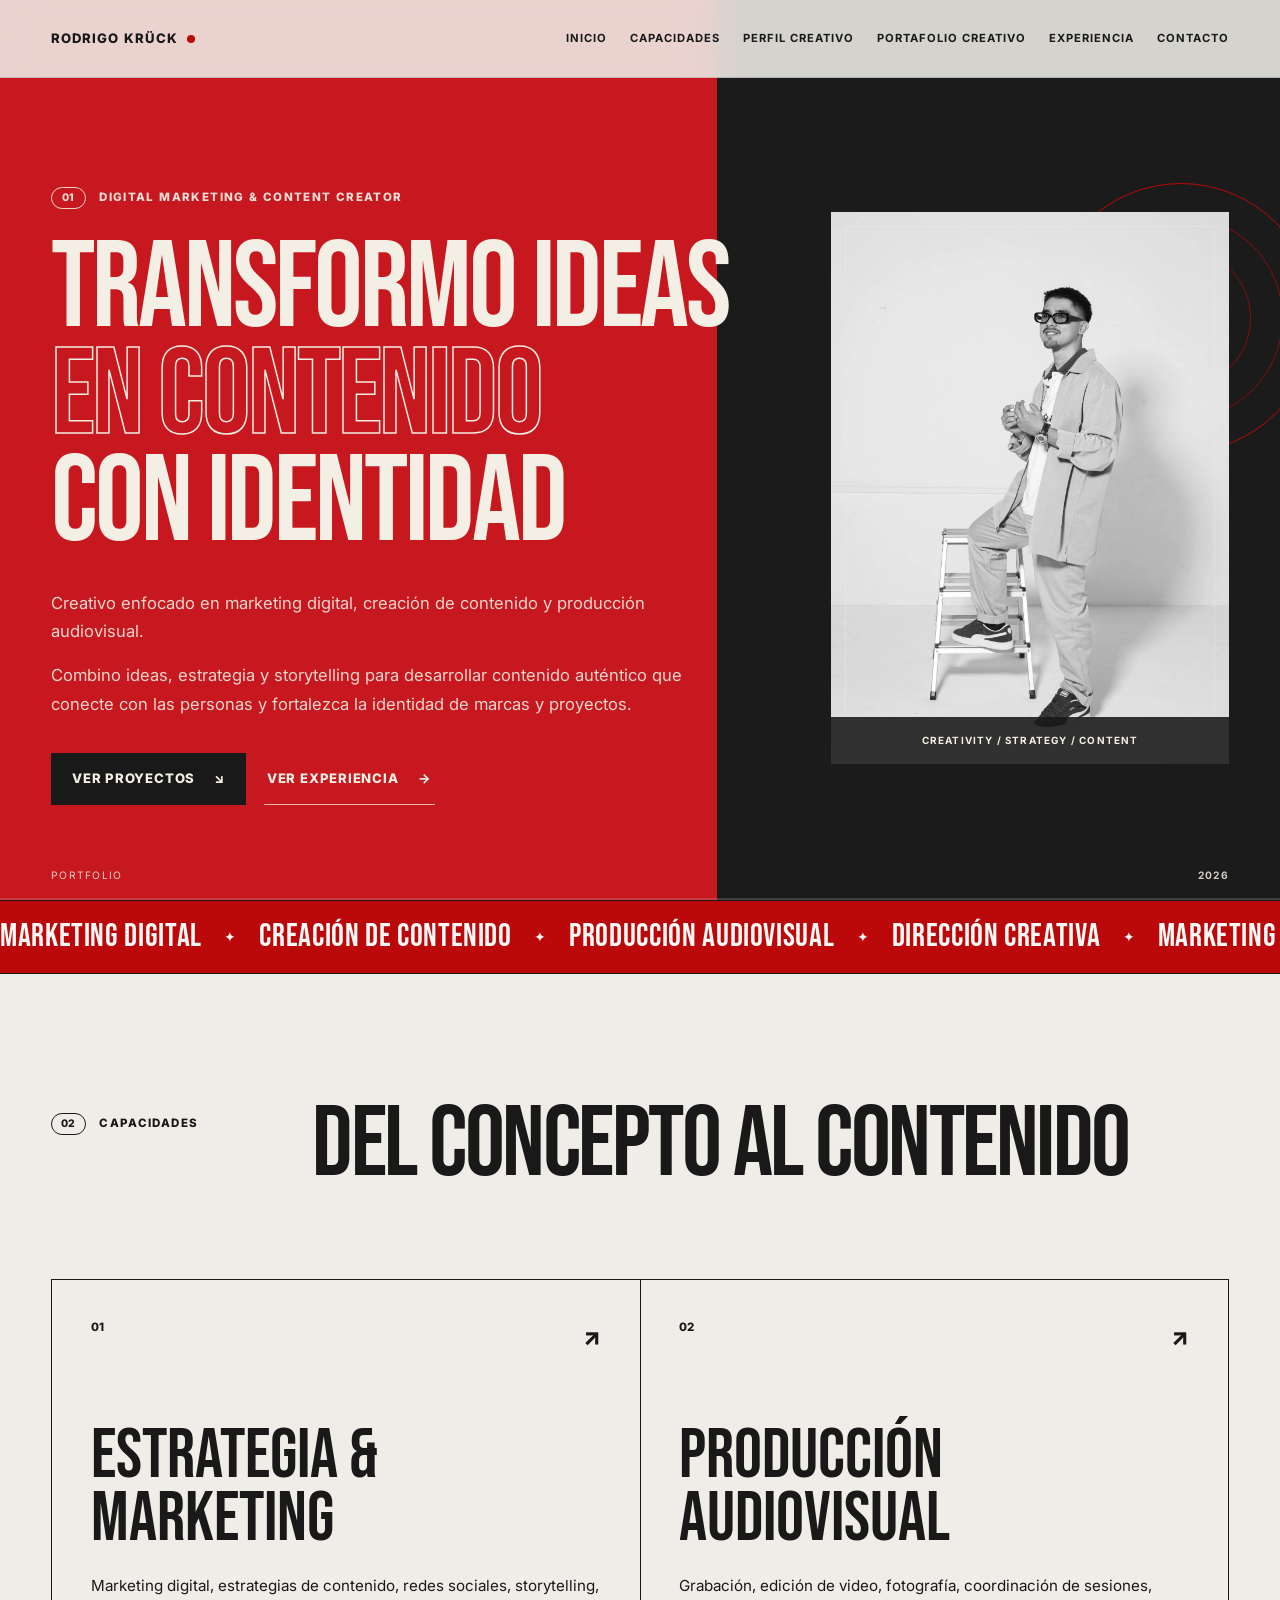
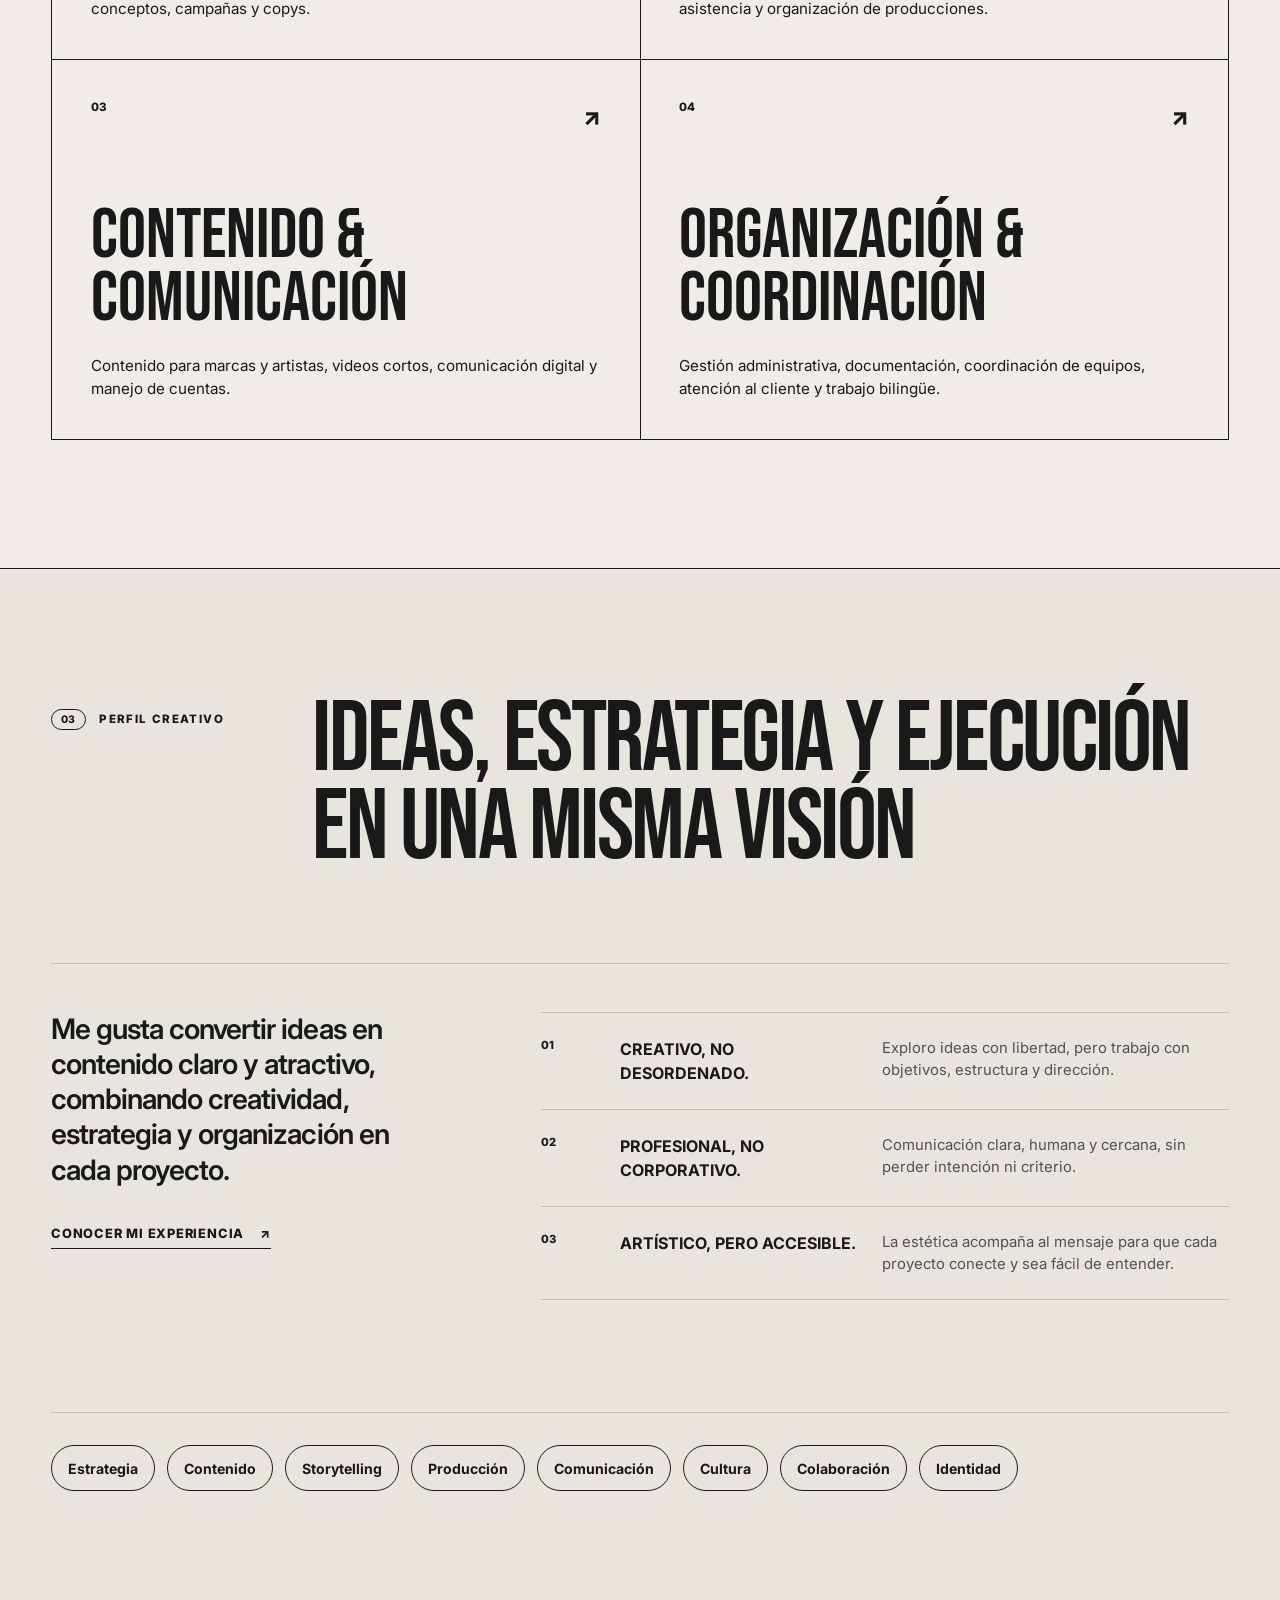
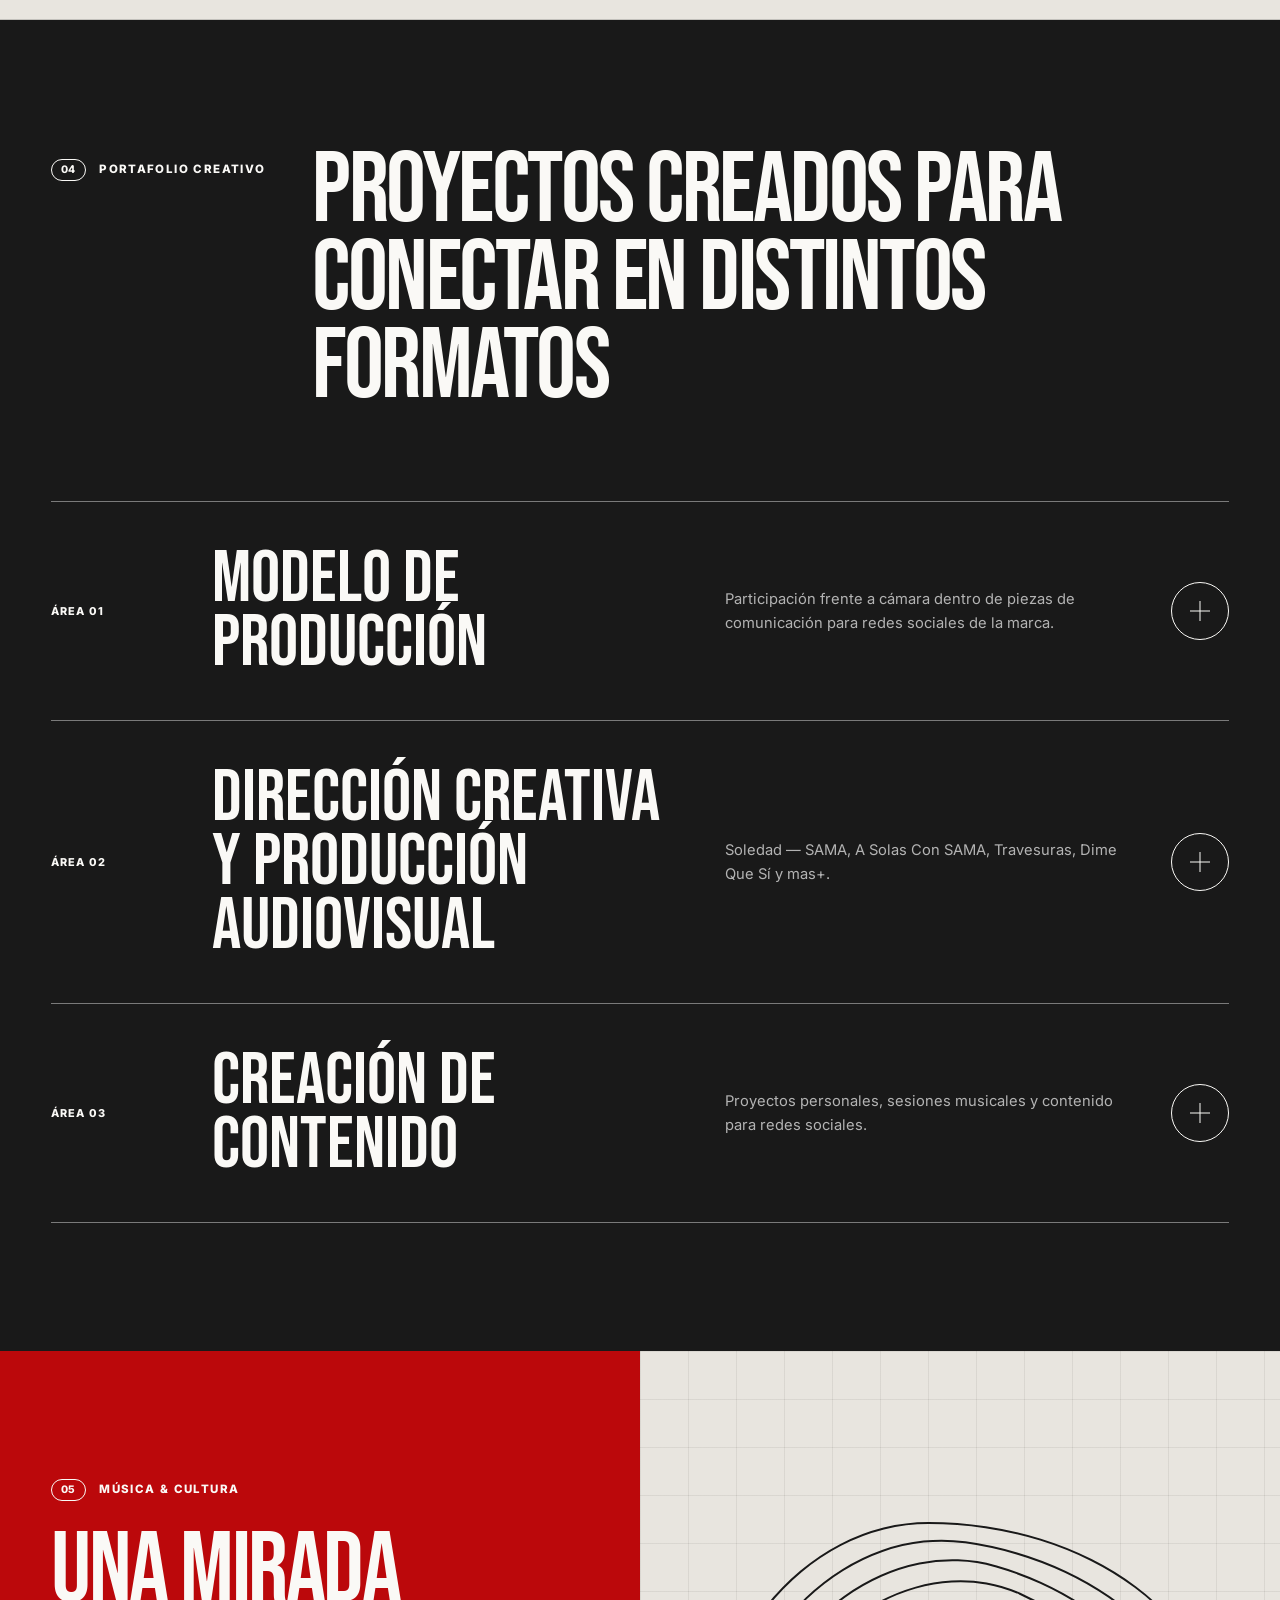
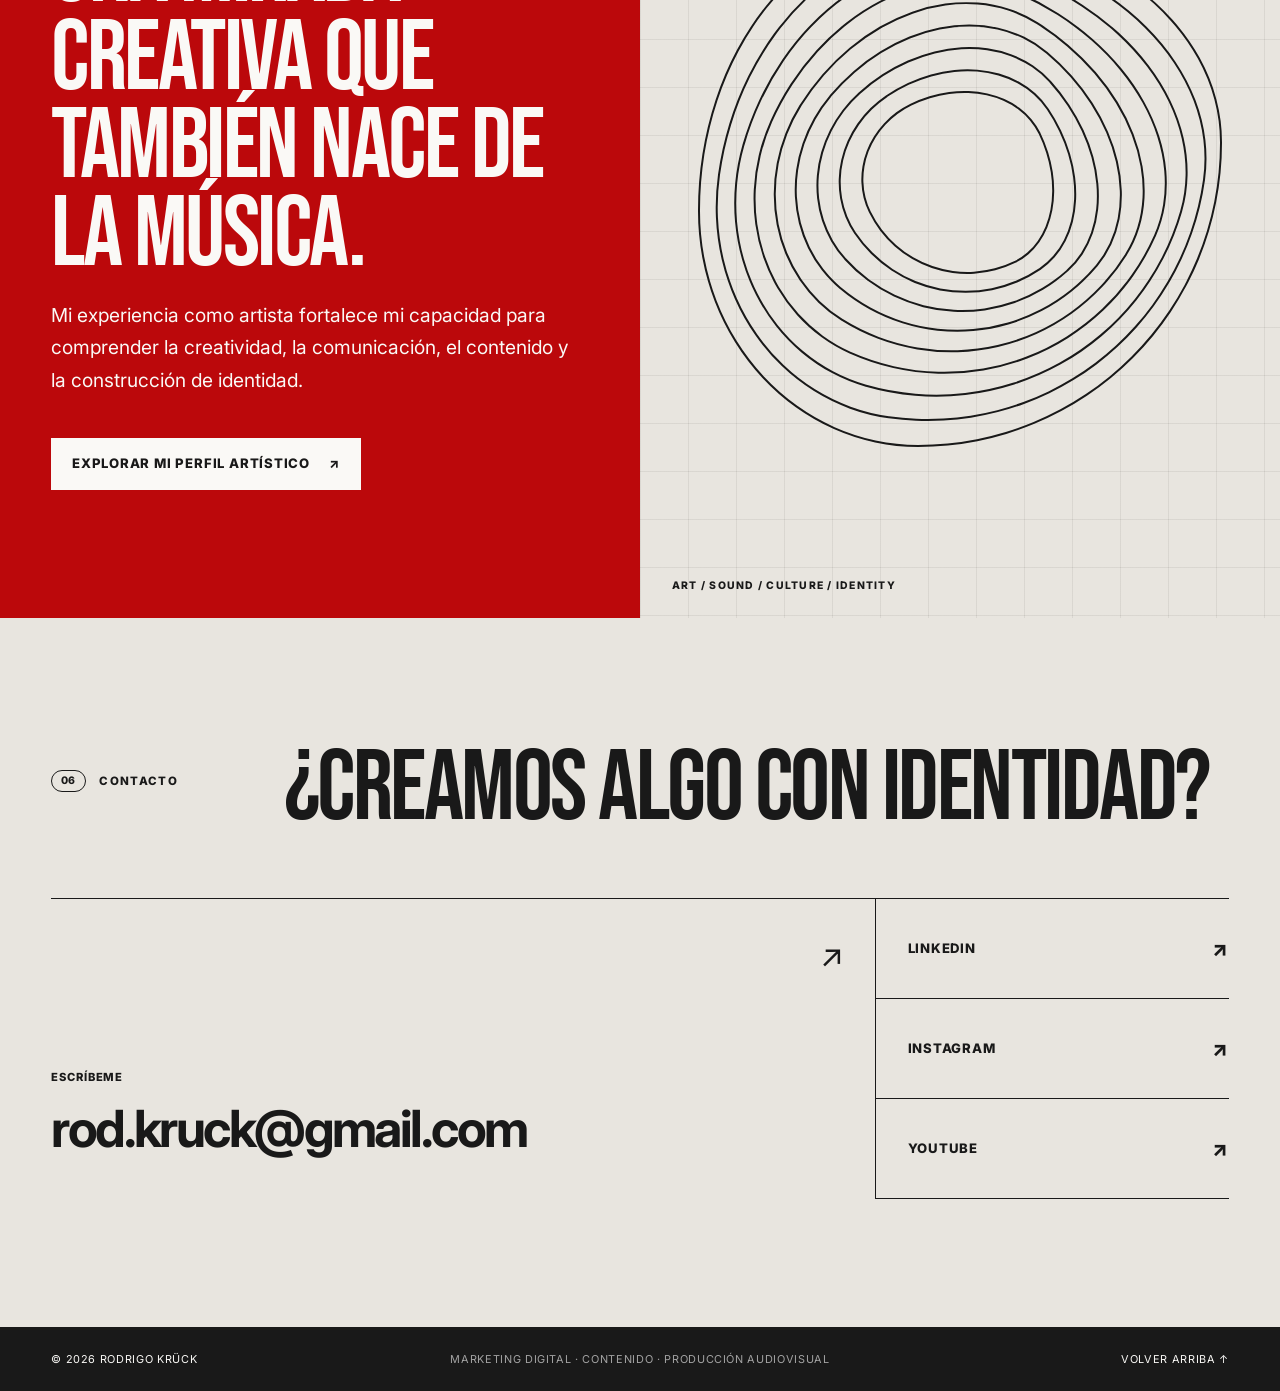
==== commit 23000ec6: "Update navigation and project titles in index.html" ====
--- a/index.html
+++ b/index.html
@@ -22,7 +22,7 @@
 <button aria-controls="site-nav" aria-expanded="false" aria-label="Abrir menú" class="menu-button" type="button">
 <span></span><span></span>
 </button>
-<nav aria-label="Navegación principal" class="site-nav" id="site-nav"><a href="#inicio">Inicio</a><a href="#capacidades">Capacidades</a><a href="#perfil">Perfil creativo</a><a href="#proyectos">Trabajo seleccionado</a><a href="experiencia.html">Experiencia</a><a href="#contacto">Contacto</a></nav>
+<nav aria-label="Navegación principal" class="site-nav" id="site-nav"><a href="#inicio">Inicio</a><a href="#capacidades">Capacidades</a><a href="#perfil">Perfil creativo</a><a href="#proyectos">Portafolio creativo</a><a href="experiencia.html">Experiencia</a><a href="#contacto">Contacto</a></nav>
 </header>
 <main id="contenido">
 <section class="hero section-grid">
@@ -130,7 +130,7 @@
 </div>
 </section><section class="projects section-pad" id="proyectos">
 <div class="section-heading section-heading-light reveal">
-<p class="eyebrow"><span>04</span> Trabajo seleccionado</p>
+<p class="eyebrow"><span>04</span> Portafolio creativo</p>
 <h2>Proyectos creados para conectar en distintos formatos</h2>
 </div>
 <div class="project-accordion-list"><details class="project-accordion" id="modelo-produccion"><summary class="project-accordion-button"><span class="project-accordion-copy"><span class="project-accordion-kicker">Área 01</span><strong class="project-accordion-title">Modelo de Producción</strong><span class="project-accordion-description">Participación frente a cámara dentro de piezas de comunicación para redes sociales de la marca.</span></span><span aria-hidden="true" class="project-accordion-icon"></span></summary><div class="project-accordion-panel"><div class="project-accordion-panel-inner"><article class="work-project">
@@ -178,19 +178,42 @@
 <img alt="Portada de contenido para Jetour frente a un vehículo" loading="lazy" src="assets/jetour-01-cover-v4.webp"/>
 <span>Pieza 01 · Instagram ↗</span>
 </a>
-<a class="media-card reveal" href="https://www.instagram.com/p/DWwYa1MjcnP/" rel="noopener noreferrer" target="_blank">
-<img alt="Portada de contenido para Jetour desde el interior del vehículo" loading="lazy" src="assets/jetour-02-cover-v4.webp"/>
-<span>Pieza 02 · Instagram ↗</span>
-</a>
 <a class="media-card reveal" href="https://www.instagram.com/p/DXNIVsSCN5n/" rel="noopener noreferrer" target="_blank">
 <img alt="Detalle de vehículo Jetour" loading="lazy" src="assets/jetour-03.webp"/>
-<span>Pieza 03 · Instagram ↗</span>
-</a>
-</div>
-</article></div></div></details><details class="project-accordion" id="direccion-produccion"><summary class="project-accordion-button"><span class="project-accordion-copy"><span class="project-accordion-kicker">Área 02</span><strong class="project-accordion-title">Dirección Creativa y Producción Audiovisual</strong><span class="project-accordion-description">Soledad — SAMA, Travesuras y Dime Que Sí.</span></span><span aria-hidden="true" class="project-accordion-icon"></span></summary><div class="project-accordion-panel"><div class="project-accordion-panel-inner"><article class="work-project">
+<span>Pieza 02 · Instagram ↗</span>
+</a>
+<a class="media-card reveal" href="https://www.instagram.com/p/DeubHaBIKMr/" rel="noopener noreferrer" target="_blank">
+<img alt="Nueva portada de la pieza 03 para Jetour" loading="lazy" src="assets/jetour-02-cover-nuevo.webp"/>
+<span>Pieza 03 · Instagram ↗</span>
+</a>
+</div>
+</article><article class="work-project">
 <div class="work-project-head reveal">
 <div>
 <p class="project-number">PROYECTO / 003</p>
+<p class="project-role">Modelo de producción</p>
+</div>
+<div>
+<h3>PATSY</h3>
+<p class="work-project-description">
+              Participación frente a cámara dentro de piezas de comunicación para redes sociales de la marca.
+            </p>
+</div>
+</div>
+<div class="media-grid media-grid-three patsy-centered">
+<a class="media-card reveal" href="https://www.instagram.com/p/DbtopQCEhgj/" rel="noopener noreferrer" target="_blank">
+<img alt="Portada de Patsy: participante tomando una bebida en una cafetería" loading="lazy" src="assets/patsy-01-cover.webp"/>
+<span>Pieza 01 · Instagram ↗</span>
+</a>
+<a class="media-card reveal" href="https://www.instagram.com/p/DcjYsEXkaRz/" rel="noopener noreferrer" target="_blank">
+<img alt="Portada de Patsy: participante con bebida y postre en una cafetería" loading="lazy" src="assets/patsy-02-cover.webp"/>
+<span>Pieza 02 · Instagram ↗</span>
+</a>
+</div>
+</article></div></div></details><details class="project-accordion" id="direccion-produccion"><summary class="project-accordion-button"><span class="project-accordion-copy"><span class="project-accordion-kicker">Área 02</span><strong class="project-accordion-title">Dirección Creativa y Producción Audiovisual</strong><span class="project-accordion-description">Soledad — SAMA, A Solas Con SAMA, Travesuras, Dime Que Sí y mas+.</span></span><span aria-hidden="true" class="project-accordion-icon"></span></summary><div class="project-accordion-panel"><div class="project-accordion-panel-inner"><article class="work-project">
+<div class="work-project-head reveal">
+<div>
+<p class="project-number">PROYECTO / 004</p>
 <p class="project-role">Dirección creativa</p>
 </div>
 <div>
@@ -218,7 +241,34 @@
 </article><article class="work-project">
 <div class="work-project-head reveal">
 <div>
-<p class="project-number">PROYECTO / 004</p>
+<p class="project-number">PROYECTO / 005</p>
+<p class="project-role">Dirección creativa y producción audiovisual</p>
+</div>
+<div>
+<h3>A SOLAS CON SAMA</h3>
+<p class="work-project-description">
+        Dirección creativa integral de “A Solas Con SAMA: a mi tus visitas me ponen más triste”, incluyendo styling, montaje del escenario, grabación de sonido en vivo, filmación y edición.
+      </p>
+</div>
+</div>
+<div class="media-grid media-grid-three">
+<a class="media-card reveal" href="https://www.instagram.com/p/DchqbjNFuDA/?img_index=1" rel="noopener noreferrer" target="_blank">
+<img alt="Portada de A Solas Con SAMA, pieza 01" loading="lazy" src="assets/a-solas-con-sama-01.webp"/>
+<span>Pieza 01 · Instagram ↗</span>
+</a>
+<a class="media-card reveal" href="https://www.instagram.com/p/Dcuibj7Rmv9/" rel="noopener noreferrer" target="_blank">
+<img alt="Portada de A Solas Con SAMA, pieza 02" loading="lazy" src="assets/a-solas-con-sama-02.webp"/>
+<span>Pieza 02 · Instagram ↗</span>
+</a>
+<a class="media-card reveal" href="https://www.instagram.com/p/DchqbjNFuDA/?img_index=2" rel="noopener noreferrer" target="_blank">
+<img alt="Portada de A Solas Con SAMA, pieza 03" loading="lazy" src="assets/a-solas-con-sama-03.webp"/>
+<span>Pieza 03 · Instagram ↗</span>
+</a>
+</div>
+</article><article class="work-project">
+<div class="work-project-head reveal">
+<div>
+<p class="project-number">PROYECTO / 006</p>
 <p class="project-role">Coordinación y dirección creativa</p>
 </div>
 <div>
@@ -251,7 +301,7 @@
 </article><article class="work-project">
 <div class="work-project-head reveal">
 <div>
-<p class="project-number">PROYECTO / 005</p>
+<p class="project-number">PROYECTO / 007</p>
 <p class="project-role">Dirección creativa, coordinación y producción de video</p>
 </div>
 <div>
@@ -271,10 +321,35 @@
 <span>Making Of · Instagram ↗</span>
 </a>
 </div>
-</article></div></div></details><details class="project-accordion" id="creacion-contenido"><summary class="project-accordion-button"><span class="project-accordion-copy"><span class="project-accordion-kicker">Área 03</span><strong class="project-accordion-title">Creación de Contenido</strong><span class="project-accordion-description">Proyectos personales, sesiones musicales y contenido para redes sociales.</span></span><span aria-hidden="true" class="project-accordion-icon"></span></summary><div class="project-accordion-panel"><div class="project-accordion-panel-inner"><article class="work-project work-project-last">
-<div class="work-project-head reveal">
-<div>
-<p class="project-number">PROYECTO / 006</p>
+</article>
+<article class="work-project">
+<div class="work-project-head reveal">
+<div>
+<p class="project-number">PROYECTO / 008</p>
+<p class="project-role">Dirección creativa y producción audiovisual</p>
+</div>
+<div>
+<h3>mas+</h3>
+<p class="work-project-description">
+              Participación en la dirección creativa y creación audiovisual del sencillo “mas+”, combinando
+              imagen y video real con inteligencia artificial. El lanzamiento incluyó una campaña de pauta en redes sociales.
+            </p>
+</div>
+</div>
+<div class="stacked-video-covers">
+<a class="media-card stacked-video-cover reveal" href="https://www.youtube.com/watch?v=USZ4nu2ZaxE&amp;list=RDUSZ4nu2ZaxE&amp;start_radio=1" rel="noopener noreferrer" target="_blank">
+<img alt="Portada del video oficial de mas+" loading="lazy" src="assets/mas-plus-video-oficial-cover.webp"/>
+<span><b class="play-mark">▶</b> Video oficial · YouTube ↗</span>
+</a>
+<a class="media-card stacked-video-cover reveal" href="https://www.youtube.com/watch?v=lR07WezxowI&amp;t=4s" rel="noopener noreferrer" target="_blank">
+<img alt="Portada mejorada de la pieza 02 de mas+" loading="lazy" src="assets/mas-plus-pieza-02-cover.webp"/>
+<span><b class="play-mark">▶</b> Pieza 02 · YouTube ↗</span>
+</a>
+</div>
+</article></div></div></details><details class="project-accordion" id="creacion-contenido"><summary class="project-accordion-button"><span class="project-accordion-copy"><span class="project-accordion-kicker">Área 03</span><strong class="project-accordion-title">Creación de Contenido</strong><span class="project-accordion-description">Proyectos personales, sesiones musicales y contenido para redes sociales.</span></span><span aria-hidden="true" class="project-accordion-icon"></span></summary><div class="project-accordion-panel"><div class="project-accordion-panel-inner"><article class="work-project">
+<div class="work-project-head reveal">
+<div>
+<p class="project-number">PROYECTO / 009</p>
 <p class="project-role">Creación de contenido</p>
 </div>
 <div>
@@ -286,16 +361,16 @@
 </div>
 </div>
 <div class="personal-content-grid">
-<a class="media-card reveal" href="https://www.instagram.com/p/DUUDordgQZB/" rel="noopener noreferrer" target="_blank">
-<img alt="Portada de contenido personal Esta es la buena" loading="lazy" src="assets/personal-content-cover-01-v3.webp"/>
-<span>Pieza 01 · Instagram ↗</span>
-</a>
-<a class="media-card media-card-landscape reveal" href="https://www.instagram.com/p/DUo0eP9AYV4/" rel="noopener noreferrer" target="_blank">
-<img alt="Portada de No Effects Covers, Beranito sin ti" loading="lazy" src="assets/personal-content-cover-02-v3.webp"/>
-<span>Pieza 02 · Instagram ↗</span>
-</a>
 <a class="media-card reveal" href="https://www.instagram.com/p/DVPY53uFt9T/" rel="noopener noreferrer" target="_blank">
 <img alt="Portada de Session número tres" loading="lazy" src="assets/personal-content-cover-03-v3.webp"/>
+<span>Pieza 01 · Instagram ↗</span>
+</a>
+<a class="media-card reveal" href="https://www.instagram.com/p/Db7UUvDFSN3/?img_index=1" rel="noopener noreferrer" target="_blank">
+<img alt="Portada de Contenido Personal, pieza 02 ajustada" loading="lazy" src="assets/contenido-personal-pieza-02-ajustada.webp"/>
+<span>Pieza 02 · Instagram ↗</span>
+</a>
+<a class="media-card reveal" href="https://www.instagram.com/p/DdXoljgSlPy/" rel="noopener noreferrer" target="_blank">
+<img alt="Portada de Contenido Personal, pieza 03" loading="lazy" src="assets/contenido-personal-pieza-03-nueva.webp"/>
 <span>Pieza 03 · Instagram ↗</span>
 </a>
 </div>
@@ -311,6 +386,59 @@
 <a class="media-card reveal" href="https://www.instagram.com/p/DUHXw9qjJOc/?img_index=1" rel="noopener noreferrer" target="_blank">
 <img alt="Retrato de cuerpo completo de photoshoot personal" loading="lazy" src="assets/personal-photoshoot-03-v3.webp"/>
 <span>Photoshoot 03 · Instagram ↗</span>
+</a>
+</div>
+</article>
+<article class="work-project">
+<div class="work-project-head reveal">
+<div>
+<p class="project-number">PROYECTO / 010</p>
+<p class="project-role">Producción audiovisual y creación de contenido</p>
+</div>
+<div>
+<h3>RUBÉN ALEJANDRO</h3>
+<p class="work-project-description">Producción audiovisual para Rubén Alejandro mediante grabación de video en tiempo real con fondo verde. El material se entregó para su posterior procesamiento con inteligencia artificial, transformando ambientaciones y vestuarios.</p>
+</div>
+</div>
+<div class="media-grid media-grid-three">
+<a class="media-card reveal" href="https://www.instagram.com/p/Dc2MIPwxgGU/" rel="noopener noreferrer" target="_blank">
+<img alt="Rubén Alejandro: portada de la pieza 01 de producción audiovisual" loading="lazy" src="assets/ruben-alejandro-pieza-01.webp"/>
+<span>Pieza 01 · Instagram ↗</span>
+</a>
+<a class="media-card reveal" href="https://www.instagram.com/p/Dd4_oAVRtJS/" rel="noopener noreferrer" target="_blank">
+<img alt="Rubén Alejandro: portada de la pieza 02, aprendizaje" loading="lazy" src="assets/ruben-alejandro-pieza-02.webp"/>
+<span>Pieza 02 · Instagram ↗</span>
+</a>
+<a class="media-card reveal" href="https://www.instagram.com/p/DeamPOBx0y5/" rel="noopener noreferrer" target="_blank">
+<img alt="Rubén Alejandro: portada de la pieza 03, la creatividad" loading="lazy" src="assets/ruben-alejandro-pieza-03.webp"/>
+<span>Pieza 03 · Instagram ↗</span>
+</a>
+</div>
+</article><article class="work-project work-project-last">
+<div class="work-project-head reveal">
+<div>
+<p class="project-number">PROYECTO / 011</p>
+<p class="project-role">Producción audiovisual y creación de contenido</p>
+</div>
+<div>
+<h3>VENTO</h3>
+<p class="work-project-description">
+        Proyecto desarrollado a través de la productora ALEF para contenido orgánico de la marca VENTO. Participé en la grabación y edición de las piezas de video.
+      </p>
+</div>
+</div>
+<div class="media-grid media-grid-three">
+<a class="media-card reveal" href="https://www.instagram.com/p/DefFaG2Ffpx/" rel="noopener noreferrer" target="_blank">
+<img alt="VENTO: portada de la pieza 01" loading="lazy" src="assets/vento-pieza-01.webp"/>
+<span>Pieza 01 · Instagram ↗</span>
+</a>
+<a class="media-card reveal" href="https://www.instagram.com/p/DePorhPjBoT/" rel="noopener noreferrer" target="_blank">
+<img alt="VENTO: portada de la pieza 02" loading="lazy" src="assets/vento-pieza-02.webp"/>
+<span>Pieza 02 · Instagram ↗</span>
+</a>
+<a class="media-card reveal" href="https://www.instagram.com/p/DeH6TYtgQgS/" rel="noopener noreferrer" target="_blank">
+<img alt="VENTO: portada de la pieza 03" loading="lazy" src="assets/vento-pieza-03.webp"/>
+<span>Pieza 03 · Instagram ↗</span>
 </a>
 </div>
 </article></div></div></details></div></section><section class="music-section" id="musica">
--- a/styles.css
+++ b/styles.css
@@ -1221,6 +1221,20 @@
   grid-template-columns: repeat(3, minmax(0, 1fr));
 }
 
+/* Centrar las dos piezas de PATSY manteniendo el tamaño de las tarjetas
+   de las marcas con tres piezas. En móvil se conserva el carrusel existente. */
+.media-grid-three.patsy-centered {
+  grid-template-columns: repeat(6, minmax(0, 1fr));
+}
+
+.media-grid-three.patsy-centered > .media-card {
+  grid-column: span 2;
+}
+
+.media-grid-three.patsy-centered > .media-card:first-child {
+  grid-column: 2 / span 2;
+}
+
 .media-grid-spaced {
   margin-top: 1rem;
 }
@@ -1372,6 +1386,16 @@
   align-items: stretch;
 }
 
+/* Solo la pieza 02 de Contenido Personal: mostrar la portada cuadrada completa sin recortarla. */
+.personal-content-grid .media-card-square-full {
+  aspect-ratio: 1 / 1;
+  align-self: center;
+}
+
+.personal-content-grid .media-card-square-full img {
+  object-fit: contain;
+}
+
 .personal-link-card {
   min-height: 460px;
   padding: 1.5rem;
@@ -2328,3 +2352,54 @@
     font-size: clamp(2.8rem, 13vw, 5.5rem);
   }
 }
+
+/* Ajuste de alineación para Creación de Contenido v13 */
+.personal-content-grid {
+  display: grid;
+  grid-template-columns: repeat(3, minmax(0, 1fr));
+  gap: 1rem;
+  align-items: stretch;
+}
+
+.personal-content-grid > .media-card {
+  grid-column: auto;
+  aspect-ratio: 0.62;
+}
+
+.personal-content-grid .media-card-square-full {
+  aspect-ratio: 0.62;
+  align-self: stretch;
+}
+
+.personal-content-grid .media-card-square-full img {
+  object-fit: contain;
+  background: #2a2a2a;
+}
+
+@media (max-width: 980px) {
+  .personal-content-grid {
+    grid-template-columns: 1fr;
+  }
+
+  .personal-content-grid > .media-card,
+  .personal-content-grid .media-card-square-full {
+    aspect-ratio: 0.75;
+  }
+}
+
+
+/* Ajuste v16 — Contenido personal pieza 02 */
+.personal-content-grid {
+  display: grid;
+  grid-template-columns: repeat(3, minmax(0, 1fr));
+  gap: 1rem;
+  align-items: stretch;
+}
+
+.personal-content-grid > .media-card {
+  aspect-ratio: 0.62;
+}
+
+.personal-content-grid .media-card img {
+  object-fit: cover;
+}
